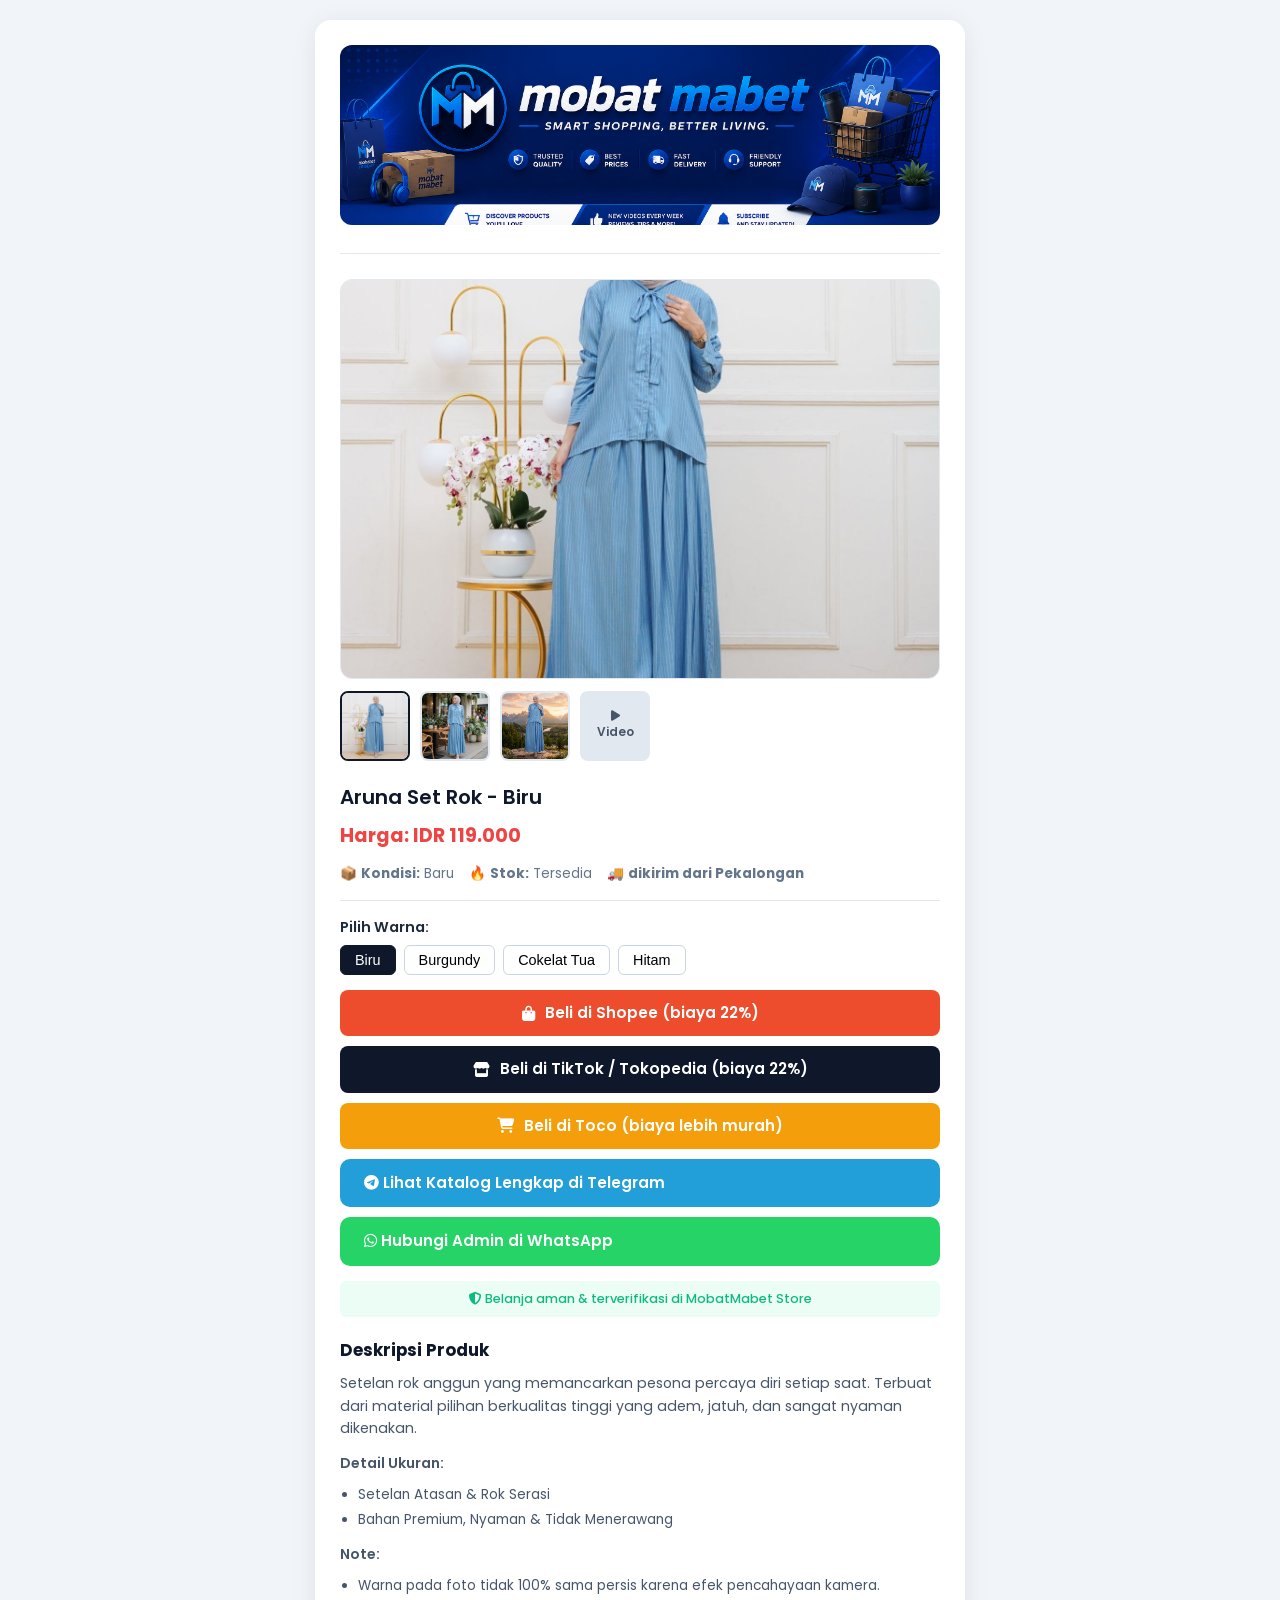
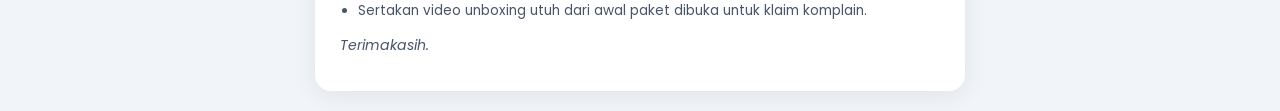
==== aruna-set-rok.html @ 65c37998 "v1.2" ====
<!DOCTYPE html>
<html lang="id">
<head>
    <meta charset="UTF-8">
    <meta name="viewport" content="width=device-width, initial-scale=1.0">
    <title>Aruna Set Rok</title>
    <link rel="icon" type="image/png" href="assets/img/logo-toko/logo-portrait.png">
    <link rel="stylesheet" href="assets/css/style.css">
    <link href="https://fonts.googleapis.com/css2?family=Poppins:wght@300;400;500;600;700&display=swap" rel="stylesheet">
    <link rel="stylesheet" href="https://cdnjs.cloudflare.com/ajax/libs/font-awesome/6.4.0/css/all.min.css">
</head>
<body>

    <div class="product-page-wrapper">
        <header class="store-banner-header">
            <a href="index.html">
                <img src="assets/img/logo-toko/logo-landscape.png" alt="MobatMabet Store Logo" class="banner-img">
            </a>
        </header>

        <div class="product-gallery">
            <div class="main-display">
                <img id="main-img" src="assets/img/aruna-set-rok/aruna-set-rok-biru.jpg" alt="Aruna Set Rok Biru">
                <video id="main-video" controls style="display: none;">
                    <source id="video-source" src="assets/vid/aruna-set-rok/aruna-set-rok-biru.mp4" type="video/mp4">
                    Browser Anda tidak mendukung tag video.
                </video>
            </div>

            <div class="thumbnail-list" id="thumbnails">
                <img src="assets/img/aruna-set-rok/aruna-set-rok-biru.jpg" class="thumb active" onclick="changeMedia('img', 'assets/img/aruna-set-rok/aruna-set-rok-biru.jpg', this)">
                <img src="assets/img/aruna-set-rok/aruna-set-rok-biru2.jpg" class="thumb" onclick="changeMedia('img', 'assets/img/aruna-set-rok/aruna-set-rok-biru2.jpg', this)">
                <img src="assets/img/aruna-set-rok/aruna-set-rok-biru3.jpg" class="thumb" onclick="changeMedia('img', 'assets/img/aruna-set-rok/aruna-set-rok-biru3.jpg', this)">
                <div class="thumb video-thumb" onclick="changeMedia('vid', 'assets/vid/aruna-set-rok/aruna-set-rok-biru.mp4', this)">
                    <i class="fa-solid fa-play"></i> Video
                </div>
            </div>
        </div>

        <div class="product-details">
            <h1 id="product-title">Aruna Set Rok - Biru</h1>
            <div class="price">Harga: IDR 119.000</div>
            
            <div class="meta-info">
                <span>📦 <strong>Kondisi:</strong> Baru</span>
                <span>🔥 <strong>Stok:</strong> Tersedia</span>
                <span>🚚 <strong>dikirim dari Pekalongan</strong></span>
            </div>

            <hr>

            <div class="variant-section">
                <label>Pilih Warna:</label>
                <div class="color-options">
                    <button class="color-btn active" onclick="selectColor('Biru')">Biru</button>
                    <button class="color-btn" onclick="selectColor('Burgundy')">Burgundy</button>
                    <button class="color-btn" onclick="selectColor('Cokelat Tua')">Cokelat Tua</button>
                    <button class="color-btn" onclick="selectColor('Hitam')">Hitam</button>
                </div>
            </div>

            <div class="action-buttons">
                <a href="https://shopee.co.id" target="_blank" class="btn-marketplace btn-shopee">
                    <i class="fa-solid fa-bag-shopping"></i> Beli di Shopee (biaya 22%)
                </a>
                <a href="https://shop-id.tokopedia.com" target="_blank" class="btn-marketplace btn-toktok">
                    <i class="fa-solid fa-store"></i> Beli di TikTok / Tokopedia (biaya 22%)
                </a>
                <!-- Link Toco Aruna -->
                <a href="https://toco.id/listing/aruna-setelan-rok-lengan-panjang-katun-rayon-1788417192291-db5d" target="_blank" class="btn-marketplace btn-toco">
                    <i class="fa-solid fa-cart-shopping"></i> Beli di Toco (biaya lebih murah)
                </a>
                <a href="https://t.me/mb2store" target="_blank" class="btn-marketplace btn-telegram">
                    <i class="fa-brands fa-telegram"></i> Lihat Katalog Lengkap di Telegram
                </a>
                <a id="wa-button" href="https://wa.me/6281262419674?text=Halo%20MobatMabet%20Store,%20saya%20mau%20pesan%20Aruna%20Set%20Rok%20-%20Biru" target="_blank" class="btn-marketplace btn-whatsapp">
                    <i class="fa-brands fa-whatsapp"></i> Hubungi Admin di WhatsApp
                </a>
                <span class="badge-verify">
                    <i class="fa-solid fa-shield-halved"></i> Belanja aman & terverifikasi di MobatMabet Store
                </span>
            </div>

            <div class="description">
                <h3>Deskripsi Produk</h3>
                <p>Setelan rok anggun yang memancarkan pesona percaya diri setiap saat. Terbuat dari material pilihan berkualitas tinggi yang adem, jatuh, dan sangat nyaman dikenakan.</p>
                
                <p class="desc-subtitle">Detail Ukuran:</p>
                <ul>
                    <li>Setelan Atasan & Rok Serasi</li>
                    <li>Bahan Premium, Nyaman & Tidak Menerawang</li>
                </ul>

                <p class="desc-subtitle">Note:</p>
                <ul>
                    <li>Warna pada foto tidak 100% sama persis karena efek pencahayaan kamera.</li>
                    <li>Sertakan video unboxing utuh dari awal paket dibuka untuk klaim komplain.</li>
                </ul>
                <p class="desc-footer">Terimakasih.</p>
            </div>
        </div>
    </div>

    <script>
        const phoneNum = "6281262419674";
        const productData = {
            'Biru': {
                title: 'Aruna Set Rok - Biru',
                images: [
                    'assets/img/aruna-set-rok/aruna-set-rok-biru.jpg', 
                    'assets/img/aruna-set-rok/aruna-set-rok-biru2.jpg', 
                    'assets/img/aruna-set-rok/aruna-set-rok-biru3.jpg'
                ],
                video: 'assets/vid/aruna-set-rok/aruna-set-rok-biru.mp4'
            },
            'Burgundy': {
                title: 'Aruna Set Rok - Burgundy',
                images: [
                    'assets/img/aruna-set-rok/aruna-set-rok-burgundy.jpg', 
                    'assets/img/aruna-set-rok/aruna-set-rok-burgundy2.jpg', 
                    'assets/img/aruna-set-rok/aruna-set-rok-burgundy3.jpg'
                ],
                video: 'assets/vid/aruna-set-rok/aruna-set-rok-biru.mp4'
            },
            'Cokelat Tua': {
                title: 'Aruna Set Rok - Cokelat Tua',
                images: [
                    'assets/img/aruna-set-rok/aruna-set-rok-cokelatTua.jpg', 
                    'assets/img/aruna-set-rok/aruna-set-rok-cokelatTua2.jpg', 
                    'assets/img/aruna-set-rok/aruna-set-rok-cokelatTua3.jpg'
                ],
                video: 'assets/vid/aruna-set-rok/aruna-set-rok-cokelatTua.mp4'
            },
            'Hitam': {
                title: 'Aruna Set Rok - Hitam',
                images: [
                    'assets/img/aruna-set-rok/aruna-set-rok-hitam.jpg', 
                    'assets/img/aruna-set-rok/aruna-set-rok-hitam2.jpg', 
                    'assets/img/aruna-set-rok/aruna-set-rok-hitam3.jpg'
                ],
                video: 'assets/vid/aruna-set-rok/aruna-set-rok-biru.mp4'
            }
        };

        function selectColor(colorName) {
            document.querySelectorAll('.color-btn').forEach(btn => {
                btn.classList.toggle('active', btn.innerText.trim() === colorName);
            });
            const data = productData[colorName];
            document.getElementById('product-title').innerText = data.title;
            const waText = encodeURIComponent(`Halo MobatMabet Store, saya mau pesan ${data.title}`);
            document.getElementById('wa-button').href = `https://wa.me/${phoneNum}?text=${waText}`;

            const thumbsContainer = document.getElementById('thumbnails');
            thumbsContainer.innerHTML = `
                <img src="${data.images[0]}" class="thumb active" onclick="changeMedia('img', '${data.images[0]}', this)">
                <img src="${data.images[1]}" class="thumb" onclick="changeMedia('img', '${data.images[1]}', this)">
                <img src="${data.images[2]}" class="thumb" onclick="changeMedia('img', '${data.images[2]}', this)">
                <div class="thumb video-thumb" onclick="changeMedia('vid', '${data.video}', this)">
                    <i class="fa-solid fa-play"></i> Video
                </div>
            `;
            changeMedia('img', data.images[0], thumbsContainer.children[0]);
        }

        function changeMedia(type, src, element) {
            const mainImg = document.getElementById('main-img');
            const mainVideo = document.getElementById('main-video');
            document.querySelectorAll('.thumb').forEach(t => t.classList.remove('active'));
            if (element) element.classList.add('active');

            if (type === 'img') {
                mainVideo.pause();
                mainVideo.style.display = 'none';
                mainImg.src = src;
                mainImg.style.display = 'block';
            } else if (type === 'vid') {
                mainImg.style.display = 'none';
                mainVideo.src = src;
                mainVideo.load();
                mainVideo.style.display = 'block';
            }
        }
    </script>
</body>
</html>
---- assets/css/style.css ----
/* Reset & Pengaturan Dasar */
* {
    margin: 0;
    padding: 0;
    box-sizing: border-box;
}

body {
    font-family: 'Poppins', sans-serif;
    background-color: #f1f5f9;
    color: #1e293b;
    line-height: 1.6;
    padding: 20px 0;
}

/* Container Umum untuk Landing Page */
.container {
    max-width: 1100px;
    margin: 0 auto;
    padding: 0 20px;
}

/* ================================================= */
/* TAMPILAN HALAMAN PRODUK (PERSIS REFERENSI)         */
/* ================================================= */
.product-page-wrapper {
    max-width: 650px;
    margin: 0 auto;
    background: #ffffff;
    border-radius: 16px;
    box-shadow: 0 4px 25px rgba(0, 0, 0, 0.08);
    padding: 25px;
}

/* Header Banner di Atas Halaman Produk */
.store-banner-header {
    text-align: center;
    margin-bottom: 25px;
    border-bottom: 1px solid #e2e8f0;
    padding-bottom: 20px;
}

.banner-img {
    width: 100%;
    max-height: 180px;
    object-fit: cover;
    border-radius: 12px;
}

/* Bagian Galeri Foto & Video */
.product-gallery {
    margin-bottom: 20px;
}

.main-display {
    width: 100%;
    height: 400px;
    background: #f8fafc;
    border-radius: 12px;
    overflow: hidden;
    margin-bottom: 12px;
    border: 1px solid #e2e8f0;
}

.main-display img, 
.main-display video {
    width: 100%;
    height: 100%;
    object-fit: cover;
}

/* Daftar Thumbnail */
.thumbnail-list {
    display: flex;
    gap: 10px;
    overflow-x: auto;
}

.thumbnail-list img, 
.thumbnail-list .video-thumb {
    width: 70px;
    height: 70px;
    border-radius: 8px;
    object-fit: cover;
    cursor: pointer;
    border: 2px solid transparent;
    transition: all 0.2s ease;
    background: #e2e8f0;
    flex-shrink: 0;
}

.thumbnail-list img.active, 
.thumbnail-list .video-thumb.active {
    border-color: #0f172a;
}

.video-thumb {
    display: flex;
    flex-direction: column;
    align-items: center;
    justify-content: center;
    font-size: 0.75rem;
    font-weight: 600;
    color: #475569;
    background: #e2e8f0;
}

/* Detail Teks Produk */
.product-details h1 {
    font-size: 1.25rem;
    font-weight: 600;
    color: #0f172a;
    margin-bottom: 8px;
}

.price {
    font-size: 1.2rem;
    font-weight: 700;
    color: #ef4444;
    margin-bottom: 12px;
}

.meta-info {
    display: flex;
    gap: 15px;
    font-size: 0.85rem;
    color: #64748b;
    margin-bottom: 15px;
    flex-wrap: wrap;
}

hr {
    border: none;
    border-top: 1px solid #e2e8f0;
    margin: 15px 0;
}

/* Pilihan Varian Warna */
.variant-section {
    margin-bottom: 15px;
}

.variant-section label {
    display: block;
    font-weight: 600;
    margin-bottom: 6px;
    font-size: 0.9rem;
}

.color-options {
    display: flex;
    gap: 8px;
    flex-wrap: wrap;
}

.color-btn {
    padding: 6px 14px;
    border: 1px solid #cbd5e1;
    background: #ffffff;
    border-radius: 6px;
    cursor: pointer;
    font-size: 0.9rem;
    font-weight: 500;
    transition: all 0.2s;
}

.color-btn.active {
    background: #0f172a;
    color: #ffffff;
    border-color: #0f172a;
}

/* Tombol Marketplace & Aksi */
.action-buttons {
    display: flex;
    flex-direction: column;
    gap: 10px;
    margin-bottom: 20px;
}

.btn-marketplace {
    display: flex;
    align-items: center;
    justify-content: center;
    gap: 10px;
    padding: 11px;
    border-radius: 8px;
    font-weight: 600;
    font-size: 0.95rem;
    text-decoration: none;
    color: #ffffff;
    transition: opacity 0.2s;
}

.btn-marketplace:hover {
    opacity: 0.9;
}

.btn-shopee { background-color: #EE4D2D; }
.btn-toktok { background-color: #0f172a; }
.btn-toco { background-color: #f59e0b; color: #ffffff; }
.btn-telegram { background-color: #229ED9; }
.btn-whatsapp { background-color: #25D366; }

.badge-verify {
    display: block;
    text-align: center;
    font-size: 0.8rem;
    color: #10b981;
    background: #ecfdf5;
    padding: 8px;
    border-radius: 6px;
    margin-top: 5px;
    font-weight: 500;
}

/* Deskripsi Produk */
.description h3 {
    font-size: 1.05rem;
    color: #0f172a;
    margin-bottom: 8px;
}

.description p {
    font-size: 0.88rem;
    color: #475569;
    margin-bottom: 10px;
}

.desc-subtitle {
    font-weight: 600;
    color: #1e293b;
    margin-top: 12px;
    margin-bottom: 4px;
}

.description ul {
    padding-left: 18px;
    font-size: 0.85rem;
    color: #475569;
    margin-bottom: 10px;
}

.description li {
    margin-bottom: 3px;
}

.desc-footer {
    font-style: italic;
    color: #64748b;
    margin-top: 12px;
}

/* ================================================= */
/* STYLING LANDING PAGE (INDEX.HTML)                 */
/* ================================================= */
.hero-landing {
    text-align: center;
    padding: 60px 20px 40px;
}

.logo-container {
    margin-bottom: 24px;
}

.brand-logo {
    max-width: 250px;
    height: auto;
    object-fit: contain;
}

.badge {
    background-color: #e2e8f0;
    color: #475569;
    font-size: 0.85rem;
    font-weight: 600;
    padding: 6px 14px;
    border-radius: 50px;
    display: inline-block;
    margin-bottom: 16px;
}

.hero-landing h1 {
    font-size: 2.3rem;
    font-weight: 700;
    color: #0f172a;
    margin-bottom: 12px;
}

.vision-text {
    font-size: 1.05rem;
    color: #64748b;
    max-width: 700px;
    margin: 0 auto;
    line-height: 1.7;
}

.product-selection {
    text-align: center;
    padding: 40px 0;
}

.product-selection h2 {
    font-size: 1.8rem;
    color: #0f172a;
    margin-bottom: 8px;
}

.section-subtitle {
    color: #64748b;
    margin-bottom: 30px;
}

.product-buttons-grid {
    display: grid;
    grid-template-columns: repeat(auto-fit, minmax(280px, 1fr));
    gap: 25px;
    margin-bottom: 50px;
}

.product-link-card {
    background: #ffffff;
    border-radius: 16px;
    padding: 16px;
    text-decoration: none;
    color: #0f172a;
    font-weight: 600;
    box-shadow: 0 4px 15px rgba(0, 0, 0, 0.03);
    transition: transform 0.3s ease;
    display: flex;
    flex-direction: column;
    align-items: center;
}

.product-link-card:hover {
    transform: translateY(-5px);
}

.card-img-thumb {
    width: 100%;
    height: 260px;
    border-radius: 12px;
    overflow: hidden;
    margin-bottom: 16px;
    background-color: #f1f5f9;
}

.card-img-thumb img {
    width: 100%;
    height: 100%;
    object-fit: cover;
}

.contact-section {
    background: #ffffff;
    border-radius: 16px;
    padding: 40px 30px;
    text-align: center;
    margin-bottom: 60px;
    box-shadow: 0 4px 20px rgba(0, 0, 0, 0.03);
}

.contact-buttons {
    display: flex;
    justify-content: center;
    gap: 16px;
    flex-wrap: wrap;
    margin-top: 20px;
}

.btn-telegram, .btn-whatsapp {
    color: #ffffff;
    font-weight: 600;
    text-decoration: none;
    padding: 12px 24px;
    border-radius: 10px;
    display: inline-block;
}

.btn-telegram { background-color: #229ED9; }
.btn-whatsapp { background-color: #25D366; }

footer {
    text-align: center;
    padding: 30px 0;
    color: #94a3b8;
    font-size: 0.9rem;
    border-top: 1px solid #e2e8f0;
}
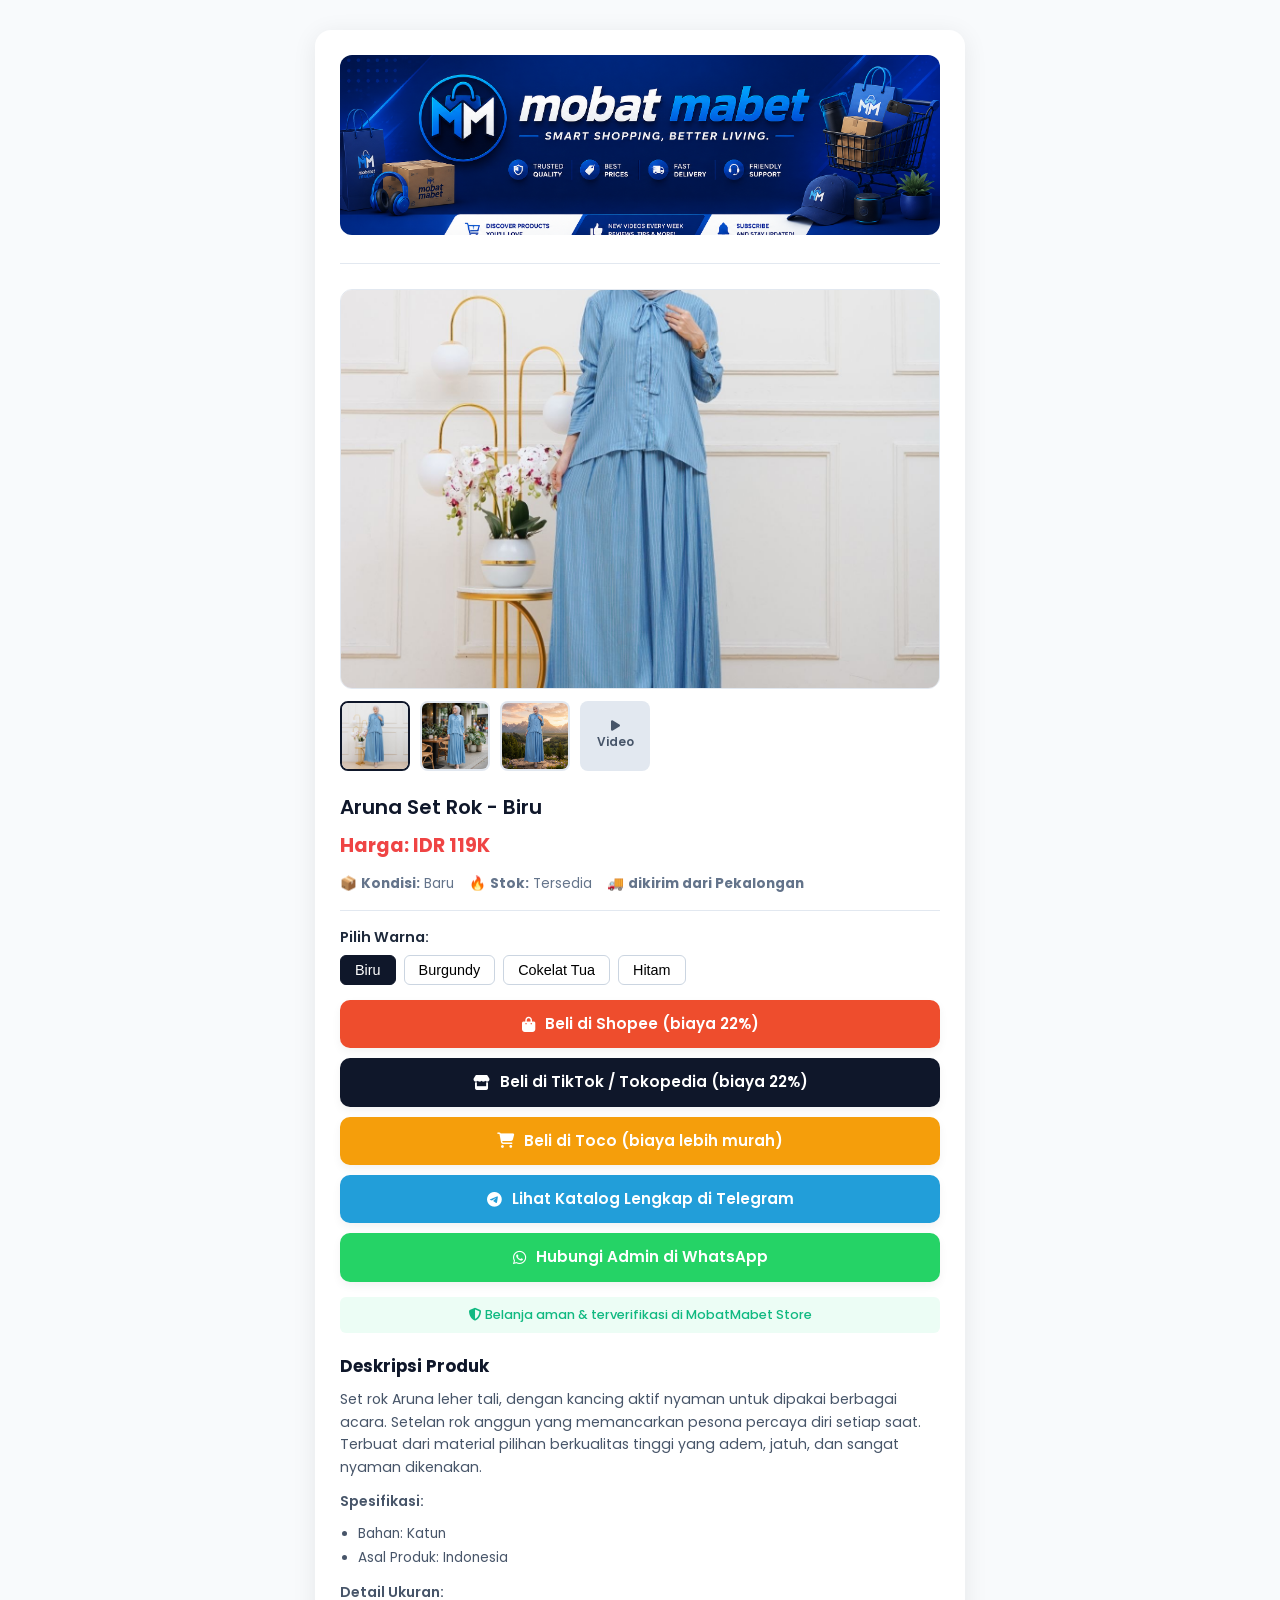
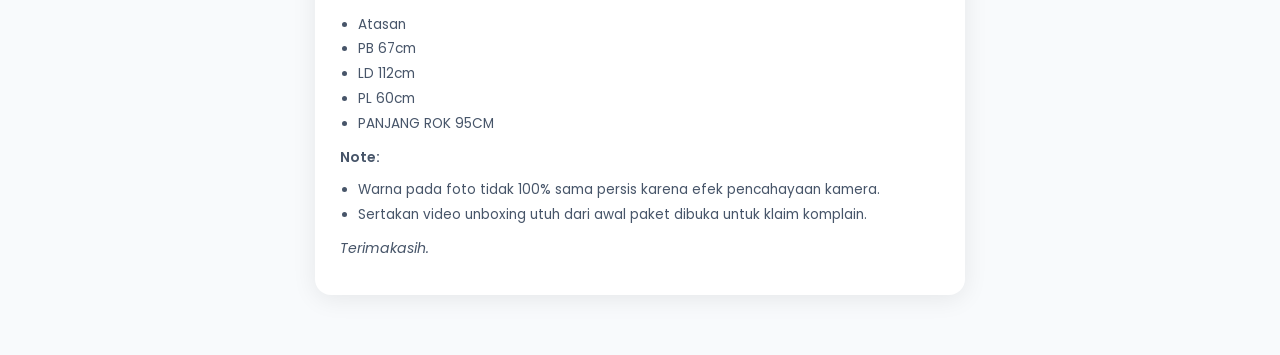
==== commit 199b3364: "v2.1" ====
--- a/aruna-set-rok.html
+++ b/aruna-set-rok.html
@@ -39,7 +39,7 @@
 
         <div class="product-details">
             <h1 id="product-title">Aruna Set Rok - Biru</h1>
-            <div class="price">Harga: IDR 119.000</div>
+            <div class="price">Harga: IDR 119K</div>
             
             <div class="meta-info">
                 <span>📦 <strong>Kondisi:</strong> Baru</span>
@@ -60,17 +60,17 @@
             </div>
 
             <div class="action-buttons">
-                <a href="https://shopee.co.id" target="_blank" class="btn-marketplace btn-shopee">
+                <a href="shopee.co.id/Aruna-setelan-rok-legan-panjang-katun-rayon-i.131196354.42184126177" target="_blank" class="btn-marketplace btn-shopee">
                     <i class="fa-solid fa-bag-shopping"></i> Beli di Shopee (biaya 22%)
                 </a>
-                <a href="https://shop-id.tokopedia.com" target="_blank" class="btn-marketplace btn-toktok">
+                <a href="shop-id.tokopedia.com/view/product/1737334719763940821" target="_blank" class="btn-marketplace btn-toktok">
                     <i class="fa-solid fa-store"></i> Beli di TikTok / Tokopedia (biaya 22%)
                 </a>
                 <!-- Link Toco Aruna -->
-                <a href="https://toco.id/listing/aruna-setelan-rok-lengan-panjang-katun-rayon-1788417192291-db5d" target="_blank" class="btn-marketplace btn-toco">
+                <a href="toco.id/listing/aruna-setelan-rok-lengan-panjang-katun-rayon-1788417192291-db5d" target="_blank" class="btn-marketplace btn-toco">
                     <i class="fa-solid fa-cart-shopping"></i> Beli di Toco (biaya lebih murah)
                 </a>
-                <a href="https://t.me/mb2store" target="_blank" class="btn-marketplace btn-telegram">
+                <a href="t.me/mb2store" target="_blank" class="btn-marketplace btn-telegram">
                     <i class="fa-brands fa-telegram"></i> Lihat Katalog Lengkap di Telegram
                 </a>
                 <a id="wa-button" href="https://wa.me/6281262419674?text=Halo%20MobatMabet%20Store,%20saya%20mau%20pesan%20Aruna%20Set%20Rok%20-%20Biru" target="_blank" class="btn-marketplace btn-whatsapp">
@@ -83,12 +83,20 @@
 
             <div class="description">
                 <h3>Deskripsi Produk</h3>
-                <p>Setelan rok anggun yang memancarkan pesona percaya diri setiap saat. Terbuat dari material pilihan berkualitas tinggi yang adem, jatuh, dan sangat nyaman dikenakan.</p>
+                <p>Set rok Aruna leher tali, dengan kancing aktif nyaman untuk dipakai berbagai acara. Setelan rok anggun yang memancarkan pesona percaya diri setiap saat. Terbuat dari material pilihan berkualitas tinggi yang adem, jatuh, dan sangat nyaman dikenakan.</p>
                 
+                <p class="desc-subtitle">Spesifikasi: </p>
+                <ul>
+                    <li>Bahan: Katun</li>
+                    <li>Asal Produk: Indonesia</li>
+                </ul>
                 <p class="desc-subtitle">Detail Ukuran:</p>
                 <ul>
-                    <li>Setelan Atasan & Rok Serasi</li>
-                    <li>Bahan Premium, Nyaman & Tidak Menerawang</li>
+                    <li>Atasan</li>
+                    <li>PB 67cm</li>
+                    <li>LD 112cm </li>
+                    <li>PL 60cm</li>
+                    <li>PANJANG ROK 95CM</li>
                 </ul>
 
                 <p class="desc-subtitle">Note:</p>
--- a/assets/css/style.css
+++ b/assets/css/style.css
@@ -7,13 +7,13 @@
 
 body {
     font-family: 'Poppins', sans-serif;
-    background-color: #f1f5f9;
+    background-color: #f8fafc;
     color: #1e293b;
     line-height: 1.6;
-    padding: 20px 0;
-}
-
-/* Container Umum untuk Landing Page */
+    padding-bottom: 30px;
+}
+
+/* Container Umum */
 .container {
     max-width: 1100px;
     margin: 0 auto;
@@ -21,18 +21,206 @@
 }
 
 /* ================================================= */
-/* TAMPILAN HALAMAN PRODUK (PERSIS REFERENSI)         */
+/* 1. STYLING LANDING PAGE (INDEX.HTML)              */
+/* ================================================= */
+.hero-landing {
+    text-align: center;
+    padding: 40px 20px 20px;
+}
+
+/* Logo Landscape Responsif Penuh */
+.logo-container-full {
+    width: 100%;
+    max-width: 900px;
+    margin: 0 auto 25px auto;
+    padding: 0 15px;
+}
+
+.brand-logo-full {
+    width: 100%;
+    height: auto;
+    max-height: 320px;
+    object-fit: contain;
+    display: block;
+    margin: 0 auto;
+    border-radius: 12px;
+}
+
+.vision-text {
+    font-size: 1.05rem;
+    color: #64748b;
+    max-width: 700px;
+    margin: 15px auto 0 auto;
+    line-height: 1.7;
+}
+
+.product-selection {
+    text-align: center;
+    padding: 30px 0 20px;
+}
+
+.product-selection h2 {
+    font-size: 1.8rem;
+    color: #0f172a;
+    margin-bottom: 8px;
+}
+
+.section-subtitle {
+    color: #64748b;
+    margin-bottom: 30px;
+}
+
+.product-buttons-grid {
+    display: grid;
+    grid-template-columns: repeat(auto-fit, minmax(260px, 1fr));
+    gap: 25px;
+    margin-bottom: 25px;
+}
+
+/* Kartu Produk dengan Animasi Modern */
+.product-link-card {
+    background: #ffffff;
+    border-radius: 16px;
+    padding: 16px;
+    text-decoration: none;
+    color: #0f172a;
+    font-weight: 600;
+    box-shadow: 0 4px 15px rgba(0, 0, 0, 0.03);
+    transition: all 0.35s cubic-bezier(0.4, 0, 0.2, 1);
+    display: flex;
+    flex-direction: column;
+    align-items: center;
+}
+
+.product-link-card:hover {
+    transform: translateY(-8px);
+    box-shadow: 0 15px 30px rgba(0, 0, 0, 0.08);
+}
+
+.card-img-thumb {
+    width: 100%;
+    height: 260px;
+    border-radius: 12px;
+    overflow: hidden;
+    margin-bottom: 16px;
+    background-color: #f1f5f9;
+}
+
+.card-img-thumb img {
+    width: 100%;
+    height: 100%;
+    object-fit: cover;
+    transition: transform 0.5s cubic-bezier(0.4, 0, 0.2, 1);
+}
+
+.product-link-card:hover .card-img-thumb img {
+    transform: scale(1.08);
+}
+
+/* Badge Lokasi di Bawah Katalog Produk */
+.location-badge-wrapper {
+    margin-top: 15px;
+    margin-bottom: 40px;
+}
+
+.badge {
+    background-color: #e2e8f0;
+    color: #334155;
+    font-size: 0.9rem;
+    font-weight: 600;
+    padding: 10px 22px;
+    border-radius: 50px;
+    display: inline-block;
+    box-shadow: 0 2px 8px rgba(0,0,0,0.03);
+}
+
+/* Section Kontak (Telegram & WhatsApp) yang Dirapikan */
+.contact-section {
+    background: #ffffff;
+    border-radius: 20px;
+    padding: 40px 30px;
+    text-align: center;
+    margin: 20px auto 40px auto;
+    max-width: 800px;
+    box-shadow: 0 10px 30px rgba(0, 0, 0, 0.04);
+    border: 1px solid #f1f5f9;
+}
+
+.contact-section h2 {
+    font-size: 1.6rem;
+    color: #0f172a;
+    margin-bottom: 10px;
+}
+
+.contact-section p {
+    color: #64748b;
+    margin-bottom: 25px;
+    font-size: 0.95rem;
+}
+
+.contact-buttons {
+    display: flex;
+    justify-content: center;
+    gap: 16px;
+    flex-wrap: wrap;
+}
+
+/* Animasi Modern untuk Tombol Telegram & WhatsApp */
+.btn-telegram, .btn-whatsapp {
+    font-weight: 600;
+    text-decoration: none;
+    padding: 14px 24px;
+    border-radius: 12px;
+    display: inline-flex;
+    align-items: center;
+    gap: 10px;
+    color: #ffffff;
+    box-shadow: 0 4px 12px rgba(0, 0, 0, 0.1);
+    transition: all 0.3s cubic-bezier(0.4, 0, 0.2, 1);
+}
+
+.btn-telegram { 
+    background-color: #229ED9; 
+}
+
+.btn-telegram:hover { 
+    background-color: #1b8ac1; 
+    transform: translateY(-4px) scale(1.02);
+    box-shadow: 0 8px 20px rgba(34, 158, 217, 0.3);
+}
+
+.btn-whatsapp { 
+    background-color: #25D366; 
+}
+
+.btn-whatsapp:hover { 
+    background-color: #20ba5a; 
+    transform: translateY(-4px) scale(1.02);
+    box-shadow: 0 8px 20px rgba(37, 211, 102, 0.3);
+}
+
+/* Footer */
+footer {
+    text-align: center;
+    padding: 20px 0;
+    color: #94a3b8;
+    font-size: 0.9rem;
+    border-top: 1px solid #e2e8f0;
+}
+
+
+/* ================================================= */
+/* 2. KHUSUS HALAMAN PRODUK (PRODUCT DETAIL LAYOUT)  */
 /* ================================================= */
 .product-page-wrapper {
     max-width: 650px;
-    margin: 0 auto;
+    margin: 30px auto;
     background: #ffffff;
     border-radius: 16px;
     box-shadow: 0 4px 25px rgba(0, 0, 0, 0.08);
     padding: 25px;
 }
 
-/* Header Banner di Atas Halaman Produk */
 .store-banner-header {
     text-align: center;
     margin-bottom: 25px;
@@ -47,7 +235,6 @@
     border-radius: 12px;
 }
 
-/* Bagian Galeri Foto & Video */
 .product-gallery {
     margin-bottom: 20px;
 }
@@ -69,7 +256,6 @@
     object-fit: cover;
 }
 
-/* Daftar Thumbnail */
 .thumbnail-list {
     display: flex;
     gap: 10px;
@@ -105,7 +291,6 @@
     background: #e2e8f0;
 }
 
-/* Detail Teks Produk */
 .product-details h1 {
     font-size: 1.25rem;
     font-weight: 600;
@@ -135,7 +320,6 @@
     margin: 15px 0;
 }
 
-/* Pilihan Varian Warna */
 .variant-section {
     margin-bottom: 15px;
 }
@@ -170,7 +354,6 @@
     border-color: #0f172a;
 }
 
-/* Tombol Marketplace & Aksi */
 .action-buttons {
     display: flex;
     flex-direction: column;
@@ -178,22 +361,25 @@
     margin-bottom: 20px;
 }
 
+/* Animasi Tombol Marketplace */
 .btn-marketplace {
     display: flex;
     align-items: center;
     justify-content: center;
     gap: 10px;
-    padding: 11px;
-    border-radius: 8px;
+    padding: 12px;
+    border-radius: 10px;
     font-weight: 600;
     font-size: 0.95rem;
     text-decoration: none;
     color: #ffffff;
-    transition: opacity 0.2s;
+    box-shadow: 0 4px 10px rgba(0,0,0,0.05);
+    transition: all 0.3s cubic-bezier(0.4, 0, 0.2, 1);
 }
 
 .btn-marketplace:hover {
-    opacity: 0.9;
+    transform: translateY(-3px);
+    box-shadow: 0 8px 18px rgba(0,0,0,0.12);
 }
 
 .btn-shopee { background-color: #EE4D2D; }
@@ -214,7 +400,6 @@
     font-weight: 500;
 }
 
-/* Deskripsi Produk */
 .description h3 {
     font-size: 1.05rem;
     color: #0f172a;
@@ -251,139 +436,10 @@
     margin-top: 12px;
 }
 
-/* ================================================= */
-/* STYLING LANDING PAGE (INDEX.HTML)                 */
-/* ================================================= */
-.hero-landing {
-    text-align: center;
-    padding: 60px 20px 40px;
-}
-
-.logo-container {
-    margin-bottom: 24px;
-}
-
-.brand-logo {
-    max-width: 250px;
-    height: auto;
-    object-fit: contain;
-}
-
-.badge {
-    background-color: #e2e8f0;
-    color: #475569;
-    font-size: 0.85rem;
-    font-weight: 600;
-    padding: 6px 14px;
-    border-radius: 50px;
-    display: inline-block;
-    margin-bottom: 16px;
-}
-
-.hero-landing h1 {
-    font-size: 2.3rem;
-    font-weight: 700;
-    color: #0f172a;
-    margin-bottom: 12px;
-}
-
-.vision-text {
-    font-size: 1.05rem;
-    color: #64748b;
-    max-width: 700px;
-    margin: 0 auto;
-    line-height: 1.7;
-}
-
-.product-selection {
-    text-align: center;
-    padding: 40px 0;
-}
-
-.product-selection h2 {
-    font-size: 1.8rem;
-    color: #0f172a;
-    margin-bottom: 8px;
-}
-
-.section-subtitle {
-    color: #64748b;
-    margin-bottom: 30px;
-}
-
-.product-buttons-grid {
-    display: grid;
-    grid-template-columns: repeat(auto-fit, minmax(280px, 1fr));
-    gap: 25px;
-    margin-bottom: 50px;
-}
-
-.product-link-card {
-    background: #ffffff;
-    border-radius: 16px;
-    padding: 16px;
-    text-decoration: none;
-    color: #0f172a;
-    font-weight: 600;
-    box-shadow: 0 4px 15px rgba(0, 0, 0, 0.03);
-    transition: transform 0.3s ease;
-    display: flex;
-    flex-direction: column;
-    align-items: center;
-}
-
-.product-link-card:hover {
-    transform: translateY(-5px);
-}
-
-.card-img-thumb {
-    width: 100%;
-    height: 260px;
-    border-radius: 12px;
-    overflow: hidden;
-    margin-bottom: 16px;
-    background-color: #f1f5f9;
-}
-
-.card-img-thumb img {
-    width: 100%;
-    height: 100%;
-    object-fit: cover;
-}
-
-.contact-section {
-    background: #ffffff;
-    border-radius: 16px;
-    padding: 40px 30px;
-    text-align: center;
-    margin-bottom: 60px;
-    box-shadow: 0 4px 20px rgba(0, 0, 0, 0.03);
-}
-
-.contact-buttons {
-    display: flex;
-    justify-content: center;
-    gap: 16px;
-    flex-wrap: wrap;
-    margin-top: 20px;
-}
-
-.btn-telegram, .btn-whatsapp {
-    color: #ffffff;
-    font-weight: 600;
-    text-decoration: none;
-    padding: 12px 24px;
-    border-radius: 10px;
-    display: inline-block;
-}
-
-.btn-telegram { background-color: #229ED9; }
-.btn-whatsapp { background-color: #25D366; }
-
-footer {
-    text-align: center;
-    padding: 30px 0;
-    color: #94a3b8;
-    font-size: 0.9rem;
-    border-top: 1px solid #e2e8f0;
+/* Responsif untuk Layar HP */
+@media (max-width: 768px) {
+    .product-page-wrapper {
+        margin: 15px;
+        padding: 15px;
+    }
 }
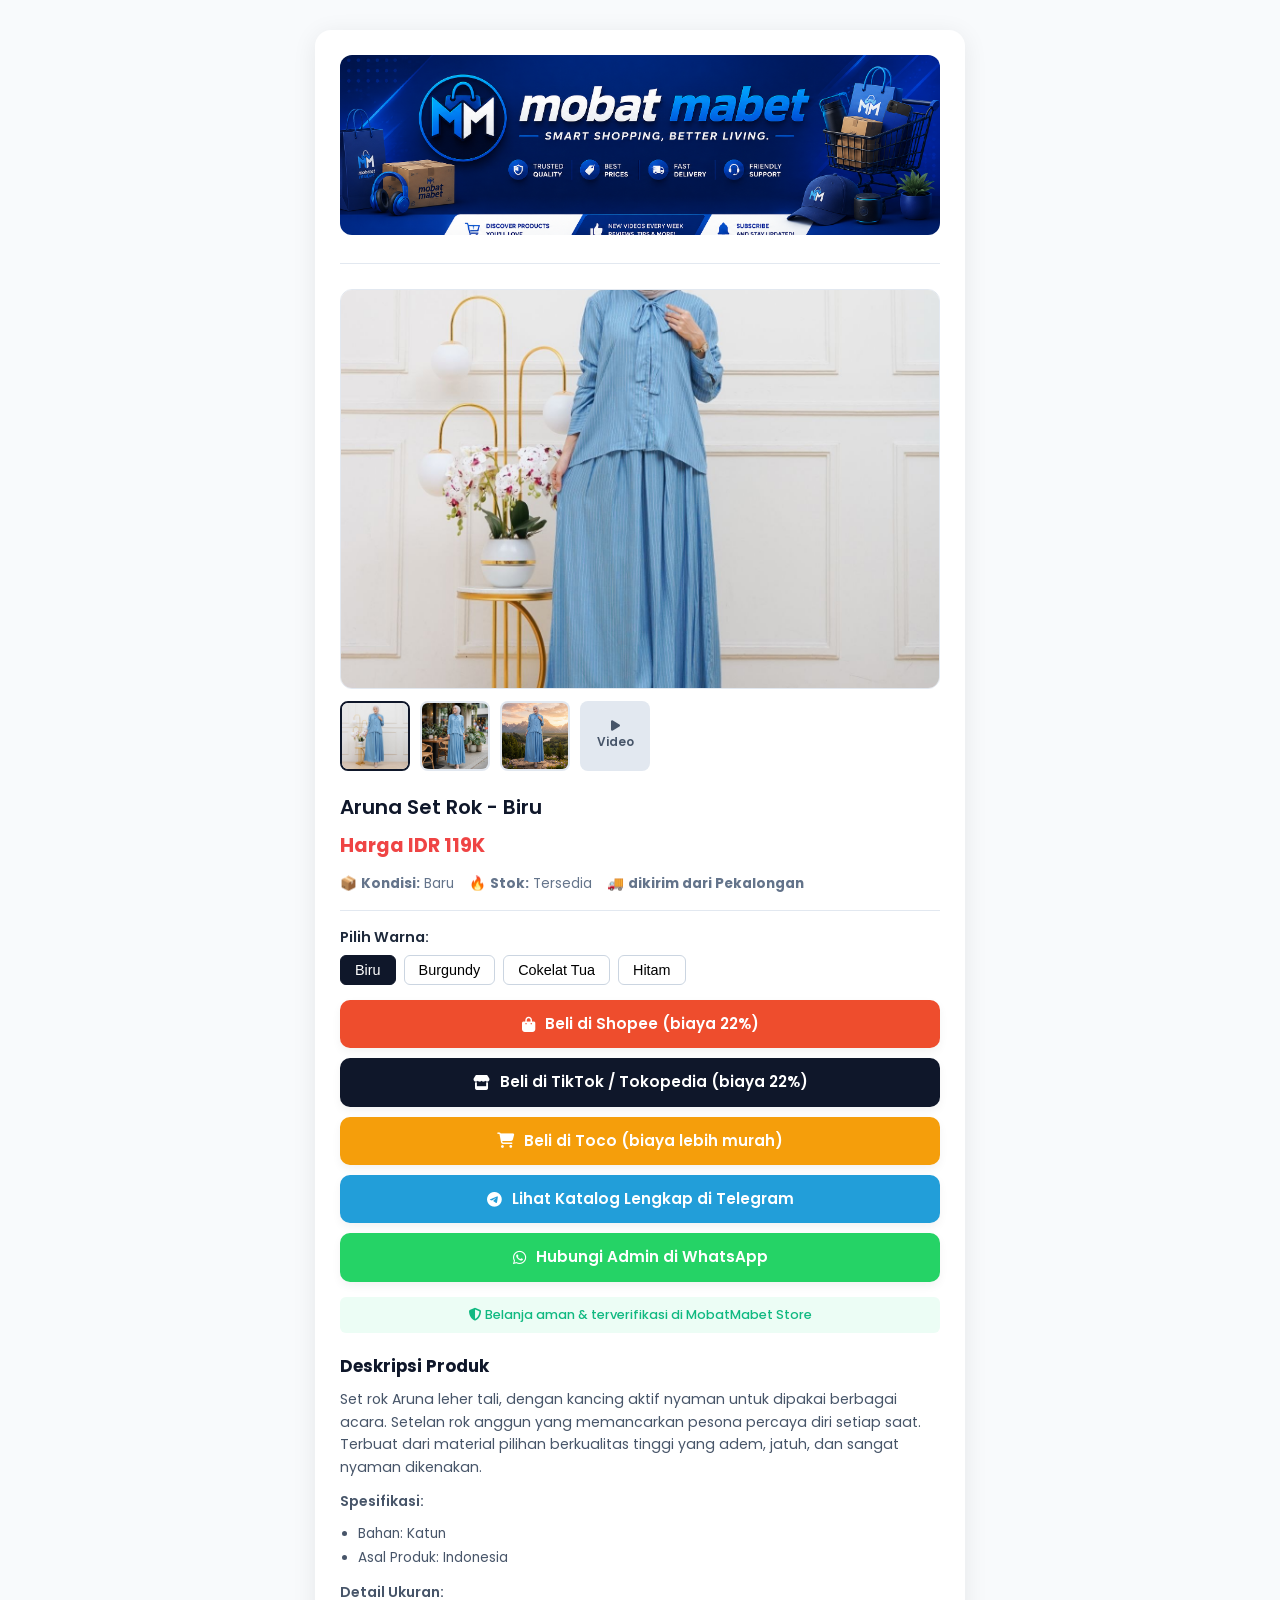
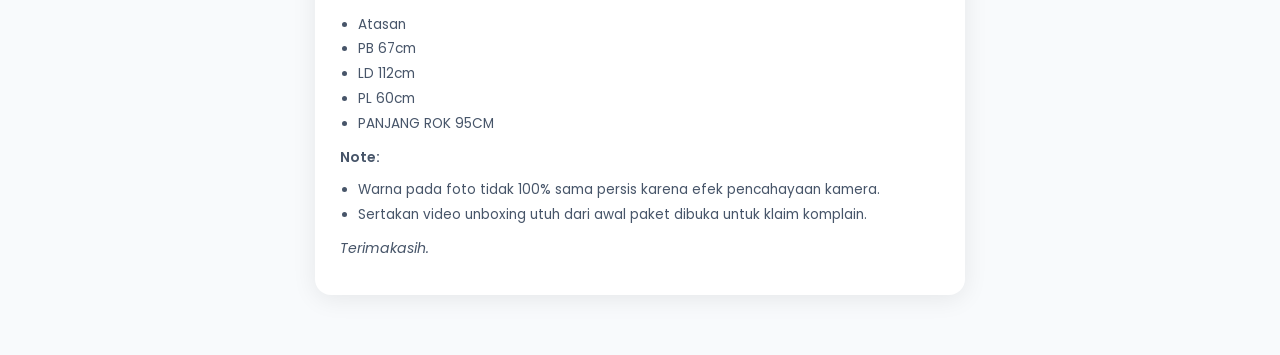
==== commit 0165240a: "v2.2" ====
--- a/aruna-set-rok.html
+++ b/aruna-set-rok.html
@@ -39,7 +39,7 @@
 
         <div class="product-details">
             <h1 id="product-title">Aruna Set Rok - Biru</h1>
-            <div class="price">Harga: IDR 119K</div>
+            <div class="price">Harga IDR 119K</div>
             
             <div class="meta-info">
                 <span>📦 <strong>Kondisi:</strong> Baru</span>
@@ -60,17 +60,17 @@
             </div>
 
             <div class="action-buttons">
-                <a href="shopee.co.id/Aruna-setelan-rok-legan-panjang-katun-rayon-i.131196354.42184126177" target="_blank" class="btn-marketplace btn-shopee">
+                <a href="https://shopee.co.id/Aruna-setelan-rok-legan-panjang-katun-rayon-i.131196354.42184126177" target="_blank" class="btn-marketplace btn-shopee">
                     <i class="fa-solid fa-bag-shopping"></i> Beli di Shopee (biaya 22%)
                 </a>
-                <a href="shop-id.tokopedia.com/view/product/1737334719763940821" target="_blank" class="btn-marketplace btn-toktok">
+                <a href="https://shop-id.tokopedia.com/view/product/1737334719763940821" target="_blank" class="btn-marketplace btn-toktok">
                     <i class="fa-solid fa-store"></i> Beli di TikTok / Tokopedia (biaya 22%)
                 </a>
                 <!-- Link Toco Aruna -->
-                <a href="toco.id/listing/aruna-setelan-rok-lengan-panjang-katun-rayon-1788417192291-db5d" target="_blank" class="btn-marketplace btn-toco">
+                <a href="https://toco.id/listing/aruna-setelan-rok-lengan-panjang-katun-rayon-1788417192291-db5d" target="_blank" class="btn-marketplace btn-toco">
                     <i class="fa-solid fa-cart-shopping"></i> Beli di Toco (biaya lebih murah)
                 </a>
-                <a href="t.me/mb2store" target="_blank" class="btn-marketplace btn-telegram">
+                <a href="https://t.me/mb2store" target="_blank" class="btn-marketplace btn-telegram">
                     <i class="fa-brands fa-telegram"></i> Lihat Katalog Lengkap di Telegram
                 </a>
                 <a id="wa-button" href="https://wa.me/6281262419674?text=Halo%20MobatMabet%20Store,%20saya%20mau%20pesan%20Aruna%20Set%20Rok%20-%20Biru" target="_blank" class="btn-marketplace btn-whatsapp">
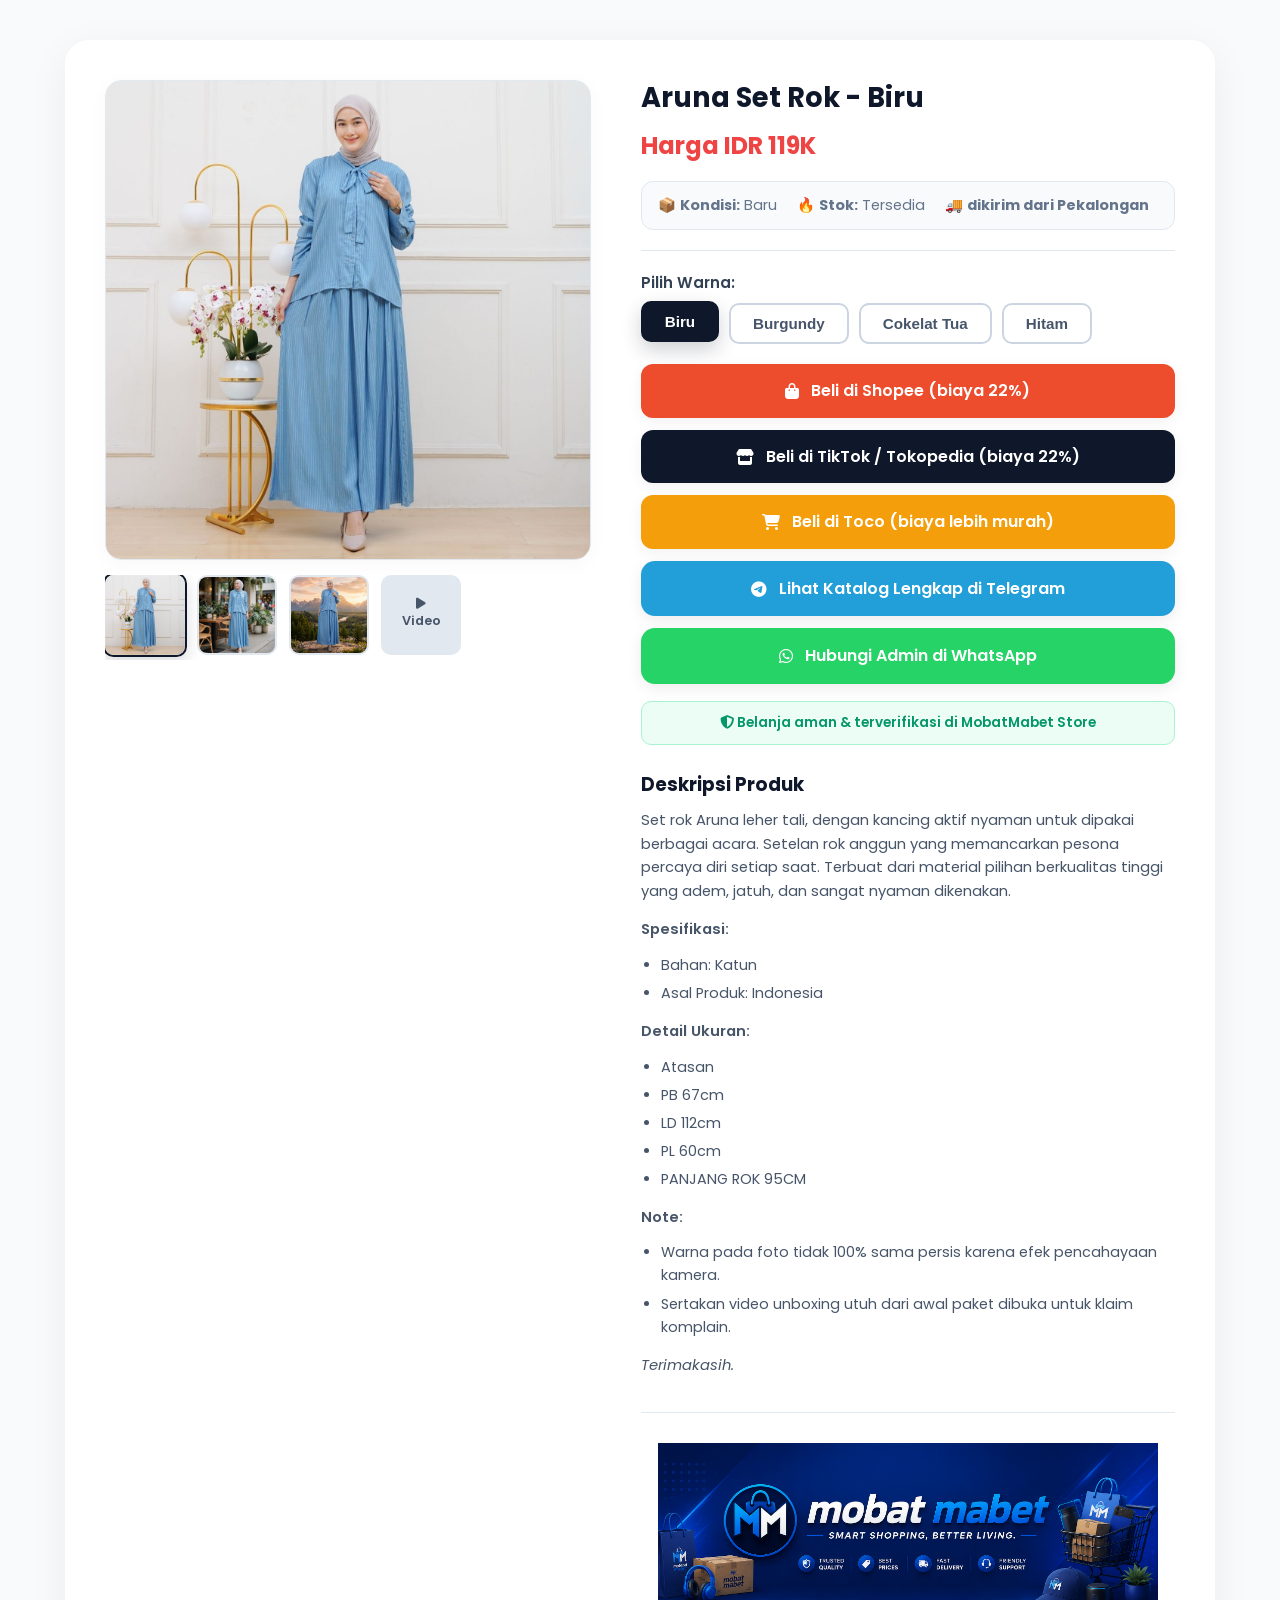
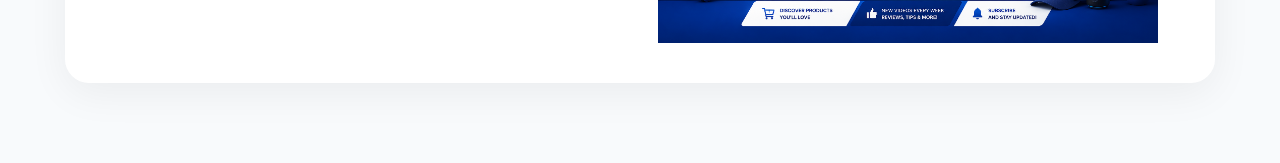
==== commit 006550b0: "v2.7.1" ====
--- a/aruna-set-rok.html
+++ b/aruna-set-rok.html
@@ -12,12 +12,7 @@
 <body>
 
     <div class="product-page-wrapper">
-        <header class="store-banner-header">
-            <a href="index.html">
-                <img src="assets/img/logo-toko/logo-landscape.png" alt="MobatMabet Store Logo" class="banner-img">
-            </a>
-        </header>
-
+        <!-- Galeri Foto & Video (Kiri) -->
         <div class="product-gallery">
             <div class="main-display">
                 <img id="main-img" src="assets/img/aruna-set-rok/aruna-set-rok-biru.jpg" alt="Aruna Set Rok Biru">
@@ -37,6 +32,7 @@
             </div>
         </div>
 
+        <!-- Detail Produk & Informasi (Kanan) -->
         <div class="product-details">
             <h1 id="product-title">Aruna Set Rok - Biru</h1>
             <div class="price">Harga IDR 119K</div>
@@ -66,7 +62,6 @@
                 <a href="https://shop-id.tokopedia.com/view/product/1737334719763940821" target="_blank" class="btn-marketplace btn-toktok">
                     <i class="fa-solid fa-store"></i> Beli di TikTok / Tokopedia (biaya 22%)
                 </a>
-                <!-- Link Toco Aruna -->
                 <a href="https://toco.id/listing/aruna-setelan-rok-lengan-panjang-katun-rayon-1788417192291-db5d" target="_blank" class="btn-marketplace btn-toco">
                     <i class="fa-solid fa-cart-shopping"></i> Beli di Toco (biaya lebih murah)
                 </a>
@@ -105,10 +100,18 @@
                     <li>Sertakan video unboxing utuh dari awal paket dibuka untuk klaim komplain.</li>
                 </ul>
                 <p class="desc-footer">Terimakasih.</p>
+
+                <!-- LOGO LANDSCAPE DI BAWAH (Penutup Halaman) -->
+                <div class="store-banner-footer" style="margin-top: 35px; text-align: center; border-top: 1px solid #e2e8f0; padding-top: 30px;">
+                    <a href="index.html">
+                        <img src="assets/img/logo-toko/logo-landscape.png" alt="MobatMabet Store Logo" style="width: 100%; max-width: 500px; height: auto; object-fit: contain; display: block; margin: 0 auto; transition: transform 0.3s ease;">
+                    </a>
+                </div>
             </div>
         </div>
     </div>
 
+    <!-- Script JavaScript Interaktif -->
     <script>
         const phoneNum = "6281262419674";
         const productData = {
@@ -174,7 +177,7 @@
         function changeMedia(type, src, element) {
             const mainImg = document.getElementById('main-img');
             const mainVideo = document.getElementById('main-video');
-            document.querySelectorAll('.thumb').forEach(t => t.classList.remove('active'));
+            document.querySelectorAll('.thumb, .video-thumb').forEach(t => t.classList.remove('active'));
             if (element) element.classList.add('active');
 
             if (type === 'img') {
--- a/assets/css/style.css
+++ b/assets/css/style.css
@@ -10,7 +10,8 @@
     background-color: #f8fafc;
     color: #1e293b;
     line-height: 1.6;
-    padding-bottom: 30px;
+    padding-bottom: 40px;
+    overflow-x: hidden;
 }
 
 /* Container Umum */
@@ -21,263 +22,110 @@
 }
 
 /* ================================================= */
-/* 1. STYLING LANDING PAGE (INDEX.HTML)              */
+/* TAMPILAN HALAMAN DETAIL PRODUK (DESKTOP & MOBILE) */
 /* ================================================= */
-.hero-landing {
-    text-align: center;
-    padding: 40px 20px 20px;
-}
-
-/* Logo Landscape Responsif Penuh */
-.logo-container-full {
-    width: 100%;
-    max-width: 900px;
-    margin: 0 auto 25px auto;
-    padding: 0 15px;
-}
-
-.brand-logo-full {
-    width: 100%;
+.product-page-wrapper {
+    max-width: 1150px;
+    margin: 40px auto;
+    background: #ffffff;
+    border-radius: 24px;
+    box-shadow: 0 10px 40px rgba(0, 0, 0, 0.06);
+    padding: 40px;
+    display: grid;
+    grid-template-columns: 1fr 1.1fr; /* 2 Kolom modern seimbang di desktop */
+    gap: 50px;
+    align-items: start;
+    animation: fadeIn 0.6s cubic-bezier(0.16, 1, 0.3, 1) forwards;
+}
+
+@keyframes fadeIn {
+    from { opacity: 0; transform: translateY(15px); }
+    to { opacity: 1; transform: translateY(0); }
+}
+
+/* Header Banner Toko di Halaman Produk */
+.store-banner-header {
+    grid-column: 1 / -1;
+    text-align: center;
+    margin-bottom: 10px;
+    border-bottom: 1px solid #e2e8f0;
+    padding-bottom: 20px;
+}
+
+.banner-img {
+    width: 100%;
+    max-width: 900px; /* Diperbesar agar lebarnya pas mengisi layar */
     height: auto;
-    max-height: 320px;
+    max-height: 250px; /* Tinggi diperbesar agar logonya nampak besar & jelas */
     object-fit: contain;
     display: block;
     margin: 0 auto;
-    border-radius: 12px;
-}
-
-.vision-text {
-    font-size: 1.05rem;
-    color: #64748b;
-    max-width: 700px;
-    margin: 15px auto 0 auto;
-    line-height: 1.7;
-}
-
-.product-selection {
-    text-align: center;
-    padding: 30px 0 20px;
-}
-
-.product-selection h2 {
-    font-size: 1.8rem;
-    color: #0f172a;
-    margin-bottom: 8px;
-}
-
-.section-subtitle {
-    color: #64748b;
-    margin-bottom: 30px;
-}
-
-.product-buttons-grid {
-    display: grid;
-    grid-template-columns: repeat(auto-fit, minmax(260px, 1fr));
-    gap: 25px;
-    margin-bottom: 25px;
-}
-
-/* Kartu Produk dengan Animasi Modern */
-.product-link-card {
-    background: #ffffff;
+    transition: transform 0.3s ease;
+}
+
+/* Kolom Kiri: Galeri Foto & Video */
+.product-gallery {
+    display: flex;
+    flex-direction: column;
+    gap: 15px;
+    position: sticky;
+    top: 30px;
+}
+
+.main-display {
+    width: 100%;
+    height: 480px;
+    background: #f8fafc;
     border-radius: 16px;
-    padding: 16px;
-    text-decoration: none;
-    color: #0f172a;
-    font-weight: 600;
-    box-shadow: 0 4px 15px rgba(0, 0, 0, 0.03);
-    transition: all 0.35s cubic-bezier(0.4, 0, 0.2, 1);
-    display: flex;
-    flex-direction: column;
-    align-items: center;
-}
-
-.product-link-card:hover {
-    transform: translateY(-8px);
-    box-shadow: 0 15px 30px rgba(0, 0, 0, 0.08);
-}
-
-.card-img-thumb {
-    width: 100%;
-    height: 260px;
-    border-radius: 12px;
     overflow: hidden;
-    margin-bottom: 16px;
-    background-color: #f1f5f9;
-}
-
-.card-img-thumb img {
+    border: 1px solid #e2e8f0;
+    box-shadow: 0 4px 20px rgba(0,0,0,0.03);
+}
+
+.main-display img, 
+.main-display video {
     width: 100%;
     height: 100%;
     object-fit: cover;
-    transition: transform 0.5s cubic-bezier(0.4, 0, 0.2, 1);
-}
-
-.product-link-card:hover .card-img-thumb img {
-    transform: scale(1.08);
-}
-
-/* Badge Lokasi di Bawah Katalog Produk */
-.location-badge-wrapper {
-    margin-top: 15px;
-    margin-bottom: 40px;
-}
-
-.badge {
-    background-color: #e2e8f0;
-    color: #334155;
-    font-size: 0.9rem;
-    font-weight: 600;
-    padding: 10px 22px;
-    border-radius: 50px;
-    display: inline-block;
-    box-shadow: 0 2px 8px rgba(0,0,0,0.03);
-}
-
-/* Section Kontak (Telegram & WhatsApp) yang Dirapikan */
-.contact-section {
-    background: #ffffff;
-    border-radius: 20px;
-    padding: 40px 30px;
-    text-align: center;
-    margin: 20px auto 40px auto;
-    max-width: 800px;
-    box-shadow: 0 10px 30px rgba(0, 0, 0, 0.04);
-    border: 1px solid #f1f5f9;
-}
-
-.contact-section h2 {
-    font-size: 1.6rem;
-    color: #0f172a;
-    margin-bottom: 10px;
-}
-
-.contact-section p {
-    color: #64748b;
-    margin-bottom: 25px;
-    font-size: 0.95rem;
-}
-
-.contact-buttons {
-    display: flex;
-    justify-content: center;
-    gap: 16px;
-    flex-wrap: wrap;
-}
-
-/* Animasi Modern untuk Tombol Telegram & WhatsApp */
-.btn-telegram, .btn-whatsapp {
-    font-weight: 600;
-    text-decoration: none;
-    padding: 14px 24px;
-    border-radius: 12px;
-    display: inline-flex;
-    align-items: center;
-    gap: 10px;
-    color: #ffffff;
-    box-shadow: 0 4px 12px rgba(0, 0, 0, 0.1);
-    transition: all 0.3s cubic-bezier(0.4, 0, 0.2, 1);
-}
-
-.btn-telegram { 
-    background-color: #229ED9; 
-}
-
-.btn-telegram:hover { 
-    background-color: #1b8ac1; 
-    transform: translateY(-4px) scale(1.02);
-    box-shadow: 0 8px 20px rgba(34, 158, 217, 0.3);
-}
-
-.btn-whatsapp { 
-    background-color: #25D366; 
-}
-
-.btn-whatsapp:hover { 
-    background-color: #20ba5a; 
-    transform: translateY(-4px) scale(1.02);
-    box-shadow: 0 8px 20px rgba(37, 211, 102, 0.3);
-}
-
-/* Footer */
-footer {
-    text-align: center;
-    padding: 20px 0;
-    color: #94a3b8;
-    font-size: 0.9rem;
-    border-top: 1px solid #e2e8f0;
-}
-
-
-/* ================================================= */
-/* 2. KHUSUS HALAMAN PRODUK (PRODUCT DETAIL LAYOUT)  */
-/* ================================================= */
-.product-page-wrapper {
-    max-width: 650px;
-    margin: 30px auto;
-    background: #ffffff;
-    border-radius: 16px;
-    box-shadow: 0 4px 25px rgba(0, 0, 0, 0.08);
-    padding: 25px;
-}
-
-.store-banner-header {
-    text-align: center;
-    margin-bottom: 25px;
-    border-bottom: 1px solid #e2e8f0;
-    padding-bottom: 20px;
-}
-
-.banner-img {
-    width: 100%;
-    max-height: 180px;
-    object-fit: cover;
-    border-radius: 12px;
-}
-
-.product-gallery {
-    margin-bottom: 20px;
-}
-
-.main-display {
-    width: 100%;
-    height: 400px;
-    background: #f8fafc;
-    border-radius: 12px;
-    overflow: hidden;
-    margin-bottom: 12px;
-    border: 1px solid #e2e8f0;
-}
-
-.main-display img, 
-.main-display video {
-    width: 100%;
-    height: 100%;
-    object-fit: cover;
-}
-
+    transition: transform 0.5s ease;
+}
+
+.main-display img:hover {
+    transform: scale(1.03);
+}
+
+/* Thumbnail List */
 .thumbnail-list {
     display: flex;
-    gap: 10px;
+    gap: 12px;
     overflow-x: auto;
+    padding-bottom: 5px;
 }
 
 .thumbnail-list img, 
 .thumbnail-list .video-thumb {
-    width: 70px;
-    height: 70px;
-    border-radius: 8px;
+    width: 80px;
+    height: 80px;
+    border-radius: 10px;
     object-fit: cover;
     cursor: pointer;
     border: 2px solid transparent;
-    transition: all 0.2s ease;
+    transition: all 0.3s cubic-bezier(0.4, 0, 0.2, 1);
     background: #e2e8f0;
     flex-shrink: 0;
+}
+
+.thumbnail-list img:hover, 
+.thumbnail-list .video-thumb:hover {
+    transform: translateY(-3px);
+    box-shadow: 0 6px 15px rgba(0,0,0,0.1);
 }
 
 .thumbnail-list img.active, 
 .thumbnail-list .video-thumb.active {
     border-color: #0f172a;
+    transform: scale(1.05);
+    box-shadow: 0 6px 15px rgba(15, 23, 42, 0.15);
 }
 
 .video-thumb {
@@ -285,161 +133,446 @@
     flex-direction: column;
     align-items: center;
     justify-content: center;
-    font-size: 0.75rem;
+    font-size: 0.8rem;
     font-weight: 600;
     color: #475569;
     background: #e2e8f0;
 }
 
+/* Kolom Kanan: Informasi & Tombol */
 .product-details h1 {
-    font-size: 1.25rem;
-    font-weight: 600;
-    color: #0f172a;
-    margin-bottom: 8px;
+    font-size: 1.7rem;
+    font-weight: 700;
+    color: #0f172a;
+    margin-bottom: 12px;
+    line-height: 1.3;
 }
 
 .price {
-    font-size: 1.2rem;
+    font-size: 1.5rem;
     font-weight: 700;
     color: #ef4444;
-    margin-bottom: 12px;
+    margin-bottom: 15px;
 }
 
 .meta-info {
     display: flex;
-    gap: 15px;
-    font-size: 0.85rem;
+    gap: 20px;
+    font-size: 0.9rem;
     color: #64748b;
-    margin-bottom: 15px;
+    margin-bottom: 20px;
     flex-wrap: wrap;
+    background: #f8fafc;
+    padding: 12px 16px;
+    border-radius: 12px;
+    border: 1px solid #e2e8f0;
 }
 
 hr {
     border: none;
     border-top: 1px solid #e2e8f0;
-    margin: 15px 0;
-}
-
+    margin: 20px 0;
+}
+
+/* Pilihan Varian Warna dengan Animasi Hover Modern */
 .variant-section {
-    margin-bottom: 15px;
+    margin-bottom: 20px;
 }
 
 .variant-section label {
     display: block;
     font-weight: 600;
-    margin-bottom: 6px;
-    font-size: 0.9rem;
+    margin-bottom: 8px;
+    font-size: 0.95rem;
+    color: #334155;
 }
 
 .color-options {
     display: flex;
-    gap: 8px;
+    gap: 10px;
     flex-wrap: wrap;
 }
 
 .color-btn {
-    padding: 6px 14px;
-    border: 1px solid #cbd5e1;
+    padding: 10px 22px;
+    border: 2px solid #cbd5e1;
     background: #ffffff;
-    border-radius: 6px;
+    border-radius: 10px;
     cursor: pointer;
-    font-size: 0.9rem;
-    font-weight: 500;
-    transition: all 0.2s;
+    font-size: 0.95rem;
+    font-weight: 600;
+    color: #475569;
+    /* Animasi sangat halus saat kursor diarahkan */
+    transition: all 0.3s cubic-bezier(0.4, 0, 0.2, 1);
+    position: relative;
+    overflow: hidden;
+}
+
+/* Efek Transisi Warna saat Hover (Sebelum diklik) */
+.color-btn:hover {
+    border-color: #0f172a;
+    color: #0f172a;
+    background-color: #f1f5f9;
+    transform: translateY(-3px);
+    box-shadow: 0 6px 15px rgba(15, 23, 42, 0.08);
 }
 
 .color-btn.active {
     background: #0f172a;
     color: #ffffff;
     border-color: #0f172a;
-}
-
+    transform: translateY(-2px);
+    box-shadow: 0 8px 20px rgba(15, 23, 42, 0.2);
+}
+
+/* Tombol Marketplace & Aksi dengan Efek Modern */
 .action-buttons {
     display: flex;
     flex-direction: column;
-    gap: 10px;
-    margin-bottom: 20px;
-}
-
-/* Animasi Tombol Marketplace */
+    gap: 12px;
+    margin-bottom: 25px;
+}
+
 .btn-marketplace {
     display: flex;
     align-items: center;
     justify-content: center;
-    gap: 10px;
-    padding: 12px;
-    border-radius: 10px;
-    font-weight: 600;
-    font-size: 0.95rem;
+    gap: 12px;
+    padding: 14px 20px;
+    border-radius: 12px;
+    font-weight: 600;
+    font-size: 1rem;
     text-decoration: none;
     color: #ffffff;
-    box-shadow: 0 4px 10px rgba(0,0,0,0.05);
+    box-shadow: 0 4px 15px rgba(0,0,0,0.06);
     transition: all 0.3s cubic-bezier(0.4, 0, 0.2, 1);
+    position: relative;
 }
 
 .btn-marketplace:hover {
-    transform: translateY(-3px);
-    box-shadow: 0 8px 18px rgba(0,0,0,0.12);
+    transform: translateY(-4px) scale(1.01);
+    box-shadow: 0 10px 25px rgba(0,0,0,0.15);
 }
 
 .btn-shopee { background-color: #EE4D2D; }
+.btn-shopee:hover { background-color: #d74124; box-shadow: 0 10px 25px rgba(238, 77, 45, 0.3); }
+
 .btn-toktok { background-color: #0f172a; }
+.btn-toktok:hover { background-color: #1e293b; box-shadow: 0 10px 25px rgba(15, 23, 42, 0.3); }
+
 .btn-toco { background-color: #f59e0b; color: #ffffff; }
+.btn-toco:hover { background-color: #d97706; box-shadow: 0 10px 25px rgba(245, 158, 11, 0.3); }
+
 .btn-telegram { background-color: #229ED9; }
+.btn-telegram:hover { background-color: #1b8ac1; box-shadow: 0 10px 25px rgba(34, 158, 217, 0.3); }
+
 .btn-whatsapp { background-color: #25D366; }
+.btn-whatsapp:hover { background-color: #20ba5a; box-shadow: 0 10px 25px rgba(37, 211, 102, 0.3); }
 
 .badge-verify {
     display: block;
     text-align: center;
-    font-size: 0.8rem;
-    color: #10b981;
+    font-size: 0.85rem;
+    color: #059669;
     background: #ecfdf5;
-    padding: 8px;
-    border-radius: 6px;
+    padding: 10px;
+    border-radius: 10px;
     margin-top: 5px;
-    font-weight: 500;
-}
-
+    font-weight: 600;
+    border: 1px solid #a7f3d0;
+}
+
+/* Deskripsi Produk */
 .description h3 {
-    font-size: 1.05rem;
-    color: #0f172a;
-    margin-bottom: 8px;
+    font-size: 1.15rem;
+    color: #0f172a;
+    margin-bottom: 10px;
 }
 
 .description p {
-    font-size: 0.88rem;
+    font-size: 0.92rem;
     color: #475569;
-    margin-bottom: 10px;
+    margin-bottom: 12px;
 }
 
 .desc-subtitle {
     font-weight: 600;
     color: #1e293b;
-    margin-top: 12px;
-    margin-bottom: 4px;
+    margin-top: 15px;
+    margin-bottom: 6px;
 }
 
 .description ul {
-    padding-left: 18px;
-    font-size: 0.85rem;
+    padding-left: 20px;
+    font-size: 0.9rem;
     color: #475569;
-    margin-bottom: 10px;
+    margin-bottom: 12px;
 }
 
 .description li {
-    margin-bottom: 3px;
+    margin-bottom: 5px;
 }
 
 .desc-footer {
     font-style: italic;
     color: #64748b;
-    margin-top: 12px;
-}
-
-/* Responsif untuk Layar HP */
-@media (max-width: 768px) {
+    margin-top: 15px;
+}
+
+
+/* ================================================= */
+/* STYLING LANDING PAGE (INDEX.HTML)                 */
+/* ================================================= */
+.hero-landing {
+    text-align: center;
+    padding: 60px 20px 30px;
+}
+
+.logo-container-full {
+    width: 100%;
+    max-width: 950px;
+    margin: 0 auto 35px auto;
+    padding: 0 15px;
+}
+
+.brand-logo-full {
+    width: 100%;
+    height: auto;
+    max-height: 350px;
+    object-fit: contain;
+    display: block;
+    margin: 0 auto;
+    border-radius: 16px;
+    transition: transform 0.5s ease;
+}
+
+.brand-logo-full:hover {
+    transform: scale(1.02);
+}
+
+.hero-landing h1 {
+    font-size: 2.5rem;
+    font-weight: 700;
+    color: #0f172a;
+    margin-bottom: 15px;
+}
+
+.vision-text {
+    font-size: 1.1rem;
+    color: #64748b;
+    max-width: 750px;
+    margin: 0 auto;
+    line-height: 1.8;
+}
+
+.product-selection {
+    text-align: center;
+    padding: 40px 0;
+}
+
+.product-selection h2 {
+    font-size: 2rem;
+    color: #0f172a;
+    margin-bottom: 10px;
+}
+
+.section-subtitle {
+    color: #64748b;
+    margin-bottom: 40px;
+    font-size: 1.05rem;
+}
+
+.product-buttons-grid {
+    display: grid;
+    grid-template-columns: repeat(auto-fit, minmax(320px, 1fr));
+    gap: 30px;
+    margin-bottom: 30px;
+}
+
+.product-link-card {
+    background: #ffffff;
+    border-radius: 20px;
+    padding: 20px;
+    text-decoration: none;
+    color: #0f172a;
+    font-weight: 600;
+    box-shadow: 0 6px 20px rgba(0, 0, 0, 0.04);
+    transition: all 0.4s cubic-bezier(0.4, 0, 0.2, 1);
+    display: flex;
+    flex-direction: column;
+    align-items: center;
+    border: 1px solid #e2e8f0;
+}
+
+.product-link-card:hover {
+    transform: translateY(-10px);
+    box-shadow: 0 20px 40px rgba(0, 0, 0, 0.08);
+    border-color: #cbd5e1;
+}
+
+.card-img-thumb {
+    width: 100%;
+    height: 300px;
+    border-radius: 14px;
+    overflow: hidden;
+    margin-bottom: 18px;
+    background-color: #f1f5f9;
+}
+
+.card-img-thumb img {
+    width: 100%;
+    height: 100%;
+    object-fit: cover;
+    transition: transform 0.6s cubic-bezier(0.4, 0, 0.2, 1);
+}
+
+.product-link-card:hover .card-img-thumb img {
+    transform: scale(1.08);
+}
+
+.product-link-card span {
+    font-size: 1.2rem;
+    color: #0f172a;
+}
+
+.location-badge-wrapper {
+    margin-top: 20px;
+    margin-bottom: 50px;
+}
+
+.badge {
+    background-color: #e2e8f0;
+    color: #334155;
+    font-size: 0.95rem;
+    font-weight: 600;
+    padding: 10px 24px;
+    border-radius: 50px;
+    display: inline-block;
+    box-shadow: 0 4px 12px rgba(0,0,0,0.04);
+}
+
+.contact-section {
+    background: #ffffff;
+    border-radius: 24px;
+    padding: 50px 30px;
+    text-align: center;
+    margin: 20px auto 60px auto;
+    max-width: 850px;
+    box-shadow: 0 10px 35px rgba(0, 0, 0, 0.05);
+    border: 1px solid #e2e8f0;
+}
+
+.contact-section h2 {
+    font-size: 1.8rem;
+    color: #0f172a;
+    margin-bottom: 12px;
+}
+
+.contact-section p {
+    color: #64748b;
+    margin-bottom: 30px;
+    font-size: 1rem;
+}
+
+.contact-buttons {
+    display: flex;
+    justify-content: center;
+    gap: 18px;
+    flex-wrap: wrap;
+}
+
+.btn-telegram, .btn-whatsapp {
+    font-weight: 600;
+    text-decoration: none;
+    padding: 15px 28px;
+    border-radius: 14px;
+    display: inline-flex;
+    align-items: center;
+    gap: 12px;
+    color: #ffffff;
+    box-shadow: 0 4px 15px rgba(0, 0, 0, 0.08);
+    transition: all 0.35s cubic-bezier(0.4, 0, 0.2, 1);
+}
+
+.btn-telegram { background-color: #229ED9; }
+.btn-telegram:hover { 
+    background-color: #1b8ac1; 
+    transform: translateY(-5px) scale(1.02);
+    box-shadow: 0 12px 25px rgba(34, 158, 217, 0.35);
+}
+
+.btn-whatsapp { background-color: #25D366; }
+.btn-whatsapp:hover { 
+    background-color: #20ba5a; 
+    transform: translateY(-5px) scale(1.02);
+    box-shadow: 0 12px 25px rgba(37, 211, 102, 0.35);
+}
+
+footer {
+    text-align: center;
+    padding: 25px 0;
+    color: #94a3b8;
+    font-size: 0.95rem;
+    border-top: 1px solid #e2e8f0;
+}
+
+/* ================================================= */
+/* RESPONSIVE DESIGN UNTUK HP / TABLET               */
+/* ================================================= */
+@media (max-width: 900px) {
     .product-page-wrapper {
+        grid-template-columns: 1fr;
+        padding: 20px;
         margin: 15px;
-        padding: 15px;
+        gap: 30px;
     }
+    
+    .product-gallery {
+        position: relative;
+        top: 0;
+    }
+    
+    .main-display {
+        height: 380px;
+    }
+}
+/* Perbaikan Tampilan Video agar Utuh dan Tidak Kepotong di Desktop */
+.main-display img {
+    width: 100%;
+    height: 100%;
+    object-fit: cover; /* Foto tetap memenuhi area dengan estetik */
+    transition: transform 0.5s ease;
+}
+
+.main-display video {
+    width: 100%;
+    height: 100%;
+    object-fit: contain; /* Video vertikal akan tampil utuh tanpa terpotong */
+    background-color: #0f172a; /* Latar belakang elegan di sisi kiri-kanan video */
+}
+
+/* Perbaikan Logo Landscape di Header Halaman Produk (Agar Tidak Kepotong) */
+.store-banner-header {
+    grid-column: 1 / -1;
+    text-align: center;
+    margin-bottom: 15px;
+    border-bottom: 1px solid #e2e8f0;
+    padding-bottom: 20px;
+    background: #ffffff;
+    border-radius: 16px 16px 0 0;
+}
+
+.banner-img {
+    width: 100%;
+    max-width: 380px; /* Batas ideal agar logo tampil penuh dan tidak melar berlebihan */
+    height: auto;
+    max-height: 110px;
+    object-fit: contain; /* Memastikan logo tampil 100% utuh tidak terpotong */
+    display: block;
+    margin: 0 auto;
+    transition: transform 0.3s ease;
+}
+
+.banner-img:hover {
+    transform: scale(1.03);
 }
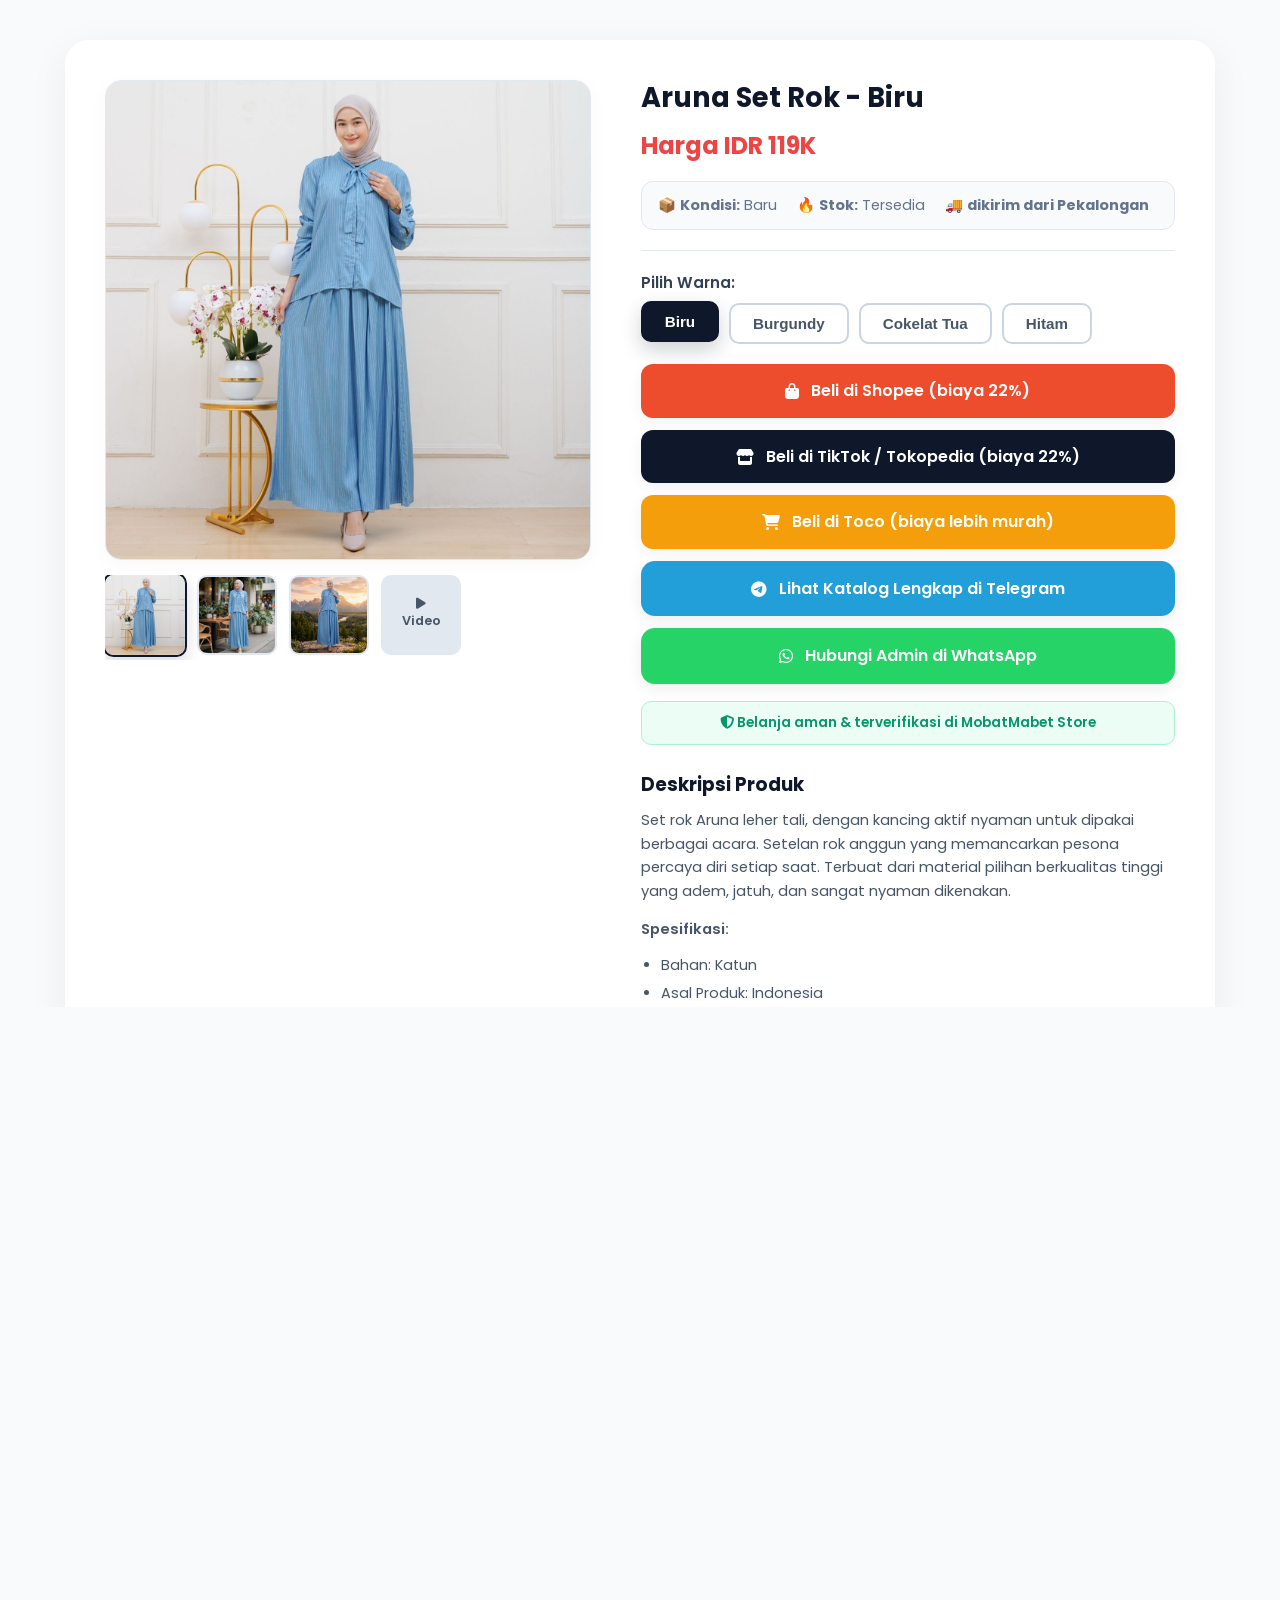
==== commit 20b0bfc0: "v2.7.3" ====
--- a/aruna-set-rok.html
+++ b/aruna-set-rok.html
@@ -8,6 +8,14 @@
     <link rel="stylesheet" href="assets/css/style.css">
     <link href="https://fonts.googleapis.com/css2?family=Poppins:wght@300;400;500;600;700&display=swap" rel="stylesheet">
     <link rel="stylesheet" href="https://cdnjs.cloudflare.com/ajax/libs/font-awesome/6.4.0/css/all.min.css">
+    <style>
+        /* Perbaikan khusus agar teks deskripsi tidak meluber ke kanan di Android */
+        .description, .description p, .description ul, .description li {
+            word-wrap: break-word;
+            overflow-wrap: break-word;
+            max-width: 100%;
+        }
+    </style>
 </head>
 <body>
 
@@ -89,7 +97,7 @@
                 <ul>
                     <li>Atasan</li>
                     <li>PB 67cm</li>
-                    <li>LD 112cm </li>
+                    <li>LD 112cm</li>
                     <li>PL 60cm</li>
                     <li>PANJANG ROK 95CM</li>
                 </ul>
@@ -101,17 +109,16 @@
                 </ul>
                 <p class="desc-footer">Terimakasih.</p>
 
-                <!-- LOGO LANDSCAPE DI BAWAH (Penutup Halaman) -->
+                <!-- LOGO LANDSCAPE DI BAWAH -->
                 <div class="store-banner-footer" style="margin-top: 35px; text-align: center; border-top: 1px solid #e2e8f0; padding-top: 30px;">
                     <a href="index.html">
-                        <img src="assets/img/logo-toko/logo-landscape.png" alt="MobatMabet Store Logo" style="width: 100%; max-width: 500px; height: auto; object-fit: contain; display: block; margin: 0 auto; transition: transform 0.3s ease;">
+                        <img src="assets/img/logo-toko/logo-landscape.png" alt="MobatMabet Store Logo" style="width: 100%; max-width: 500px; height: auto; object-fit: contain; display: block; margin: 0 auto;">
                     </a>
                 </div>
             </div>
         </div>
     </div>
 
-    <!-- Script JavaScript Interaktif -->
     <script>
         const phoneNum = "6281262419674";
         const productData = {
@@ -131,7 +138,7 @@
                     'assets/img/aruna-set-rok/aruna-set-rok-burgundy2.jpg', 
                     'assets/img/aruna-set-rok/aruna-set-rok-burgundy3.jpg'
                 ],
-                video: 'assets/vid/aruna-set-rok/aruna-set-rok-biru.mp4'
+                video: 'assets/vid/aruna-set-rok/aruna-set-rok-cokelatTua.mp4'
             },
             'Cokelat Tua': {
                 title: 'Aruna Set Rok - Cokelat Tua',
@@ -149,7 +156,7 @@
                     'assets/img/aruna-set-rok/aruna-set-rok-hitam2.jpg', 
                     'assets/img/aruna-set-rok/aruna-set-rok-hitam3.jpg'
                 ],
-                video: 'assets/vid/aruna-set-rok/aruna-set-rok-biru.mp4'
+                video: 'assets/vid/aruna-set-rok/aruna-set-rok-hitam.mp4'
             }
         };
 
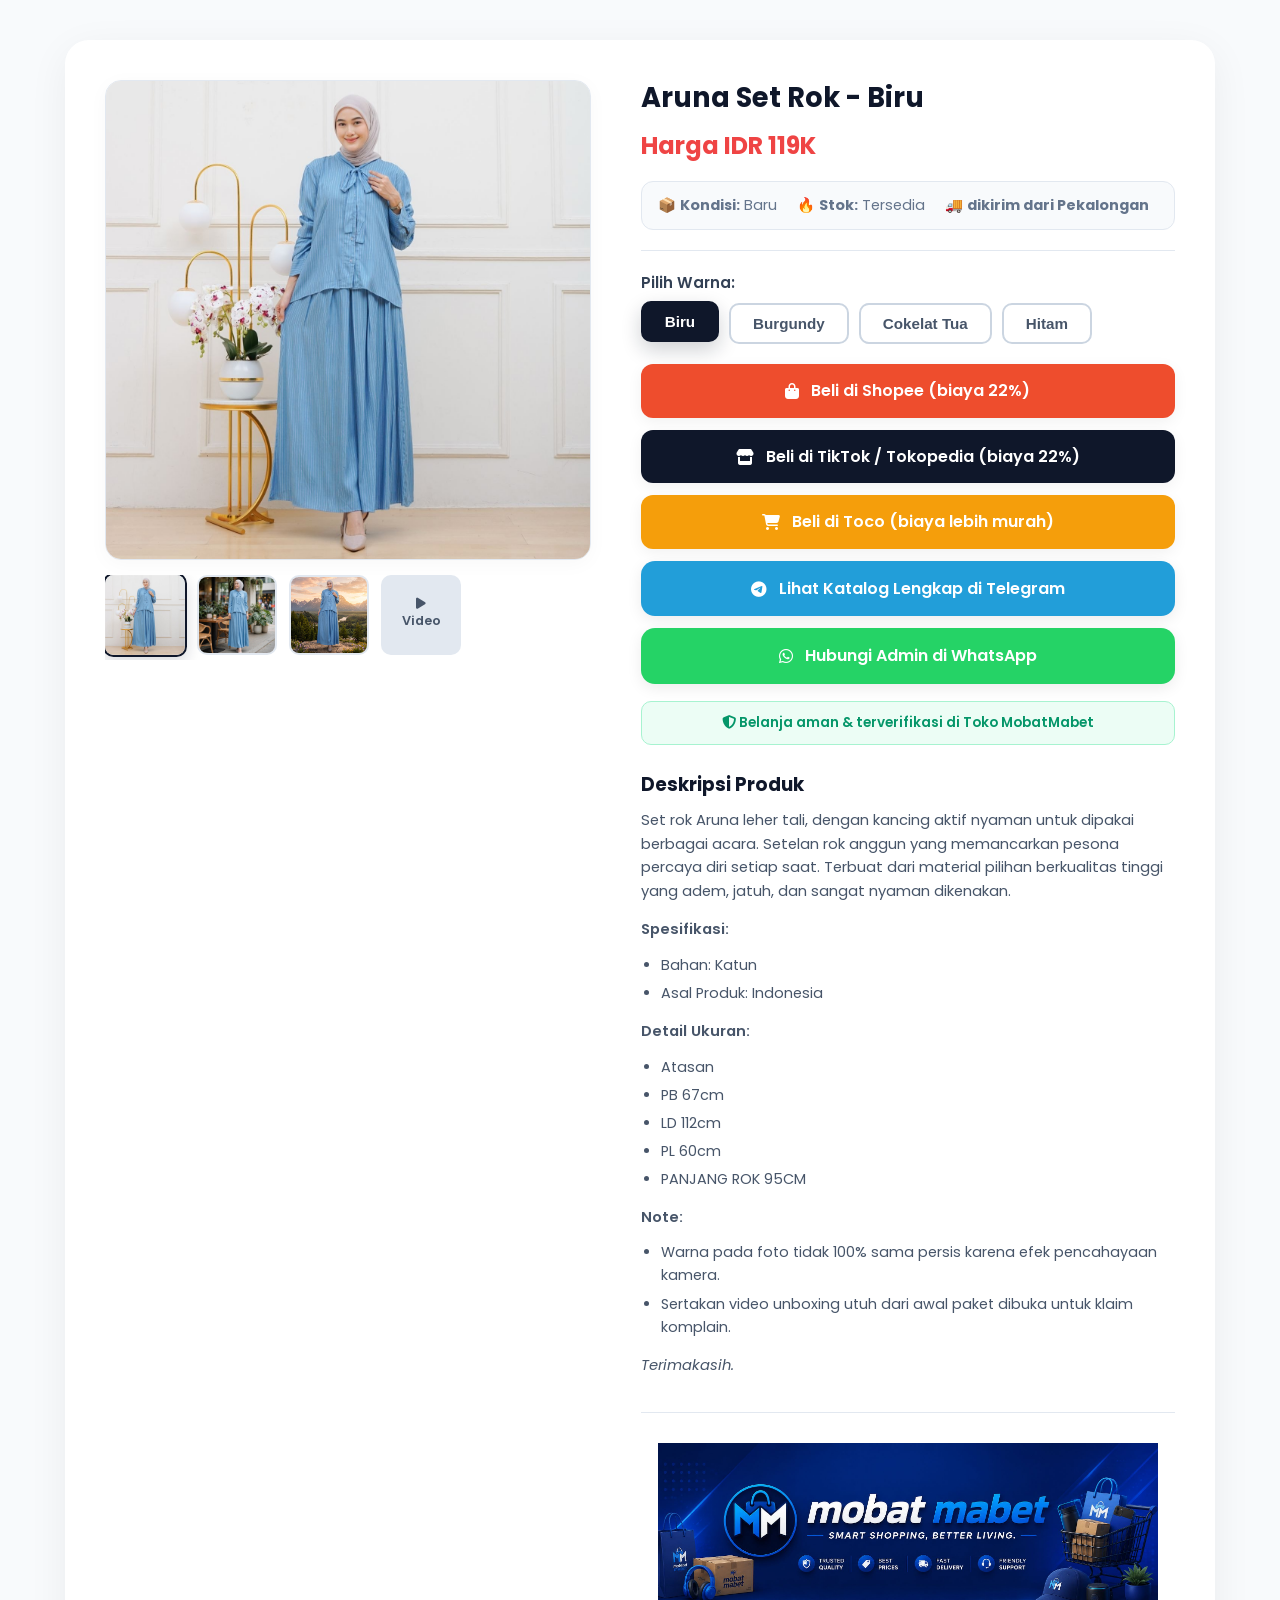
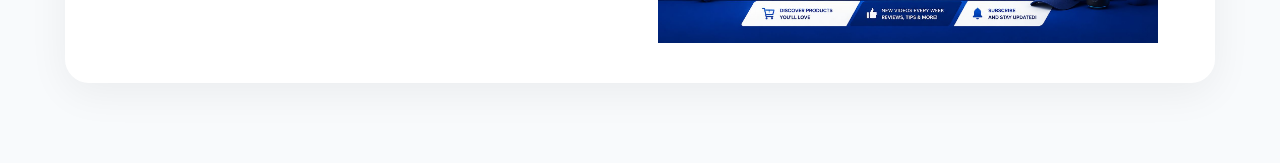
==== commit 2ed3418a: "v3 rombak total hahaha" ====
--- a/aruna-set-rok.html
+++ b/aruna-set-rok.html
@@ -4,7 +4,7 @@
     <meta charset="UTF-8">
     <meta name="viewport" content="width=device-width, initial-scale=1.0">
     <title>Aruna Set Rok</title>
-    <link rel="icon" type="image/png" href="assets/img/logo-toko/logo-portrait.png">
+    <link rel="icon" type="image/avif" href="assets/img/logo-toko/logo-portrait.avif">
     <link rel="stylesheet" href="assets/css/style.css">
     <link href="https://fonts.googleapis.com/css2?family=Poppins:wght@300;400;500;600;700&display=swap" rel="stylesheet">
     <link rel="stylesheet" href="https://cdnjs.cloudflare.com/ajax/libs/font-awesome/6.4.0/css/all.min.css">
@@ -23,17 +23,16 @@
         <!-- Galeri Foto & Video (Kiri) -->
         <div class="product-gallery">
             <div class="main-display">
-                <img id="main-img" src="assets/img/aruna-set-rok/aruna-set-rok-biru.jpg" alt="Aruna Set Rok Biru">
-                <video id="main-video" controls style="display: none;">
-                    <source id="video-source" src="assets/vid/aruna-set-rok/aruna-set-rok-biru.mp4" type="video/mp4">
+                <img id="main-img" src="assets/img/aruna-set-rok/aruna-set-rok-biru.avif" alt="Aruna Set Rok Biru" loading="eager" fetchpriority="high" decoding="async">
+                <video id="main-video" controls preload="none" style="display: none;">
                     Browser Anda tidak mendukung tag video.
                 </video>
             </div>
 
             <div class="thumbnail-list" id="thumbnails">
-                <img src="assets/img/aruna-set-rok/aruna-set-rok-biru.jpg" class="thumb active" onclick="changeMedia('img', 'assets/img/aruna-set-rok/aruna-set-rok-biru.jpg', this)">
-                <img src="assets/img/aruna-set-rok/aruna-set-rok-biru2.jpg" class="thumb" onclick="changeMedia('img', 'assets/img/aruna-set-rok/aruna-set-rok-biru2.jpg', this)">
-                <img src="assets/img/aruna-set-rok/aruna-set-rok-biru3.jpg" class="thumb" onclick="changeMedia('img', 'assets/img/aruna-set-rok/aruna-set-rok-biru3.jpg', this)">
+                <img src="assets/img/aruna-set-rok/aruna-set-rok-biru.avif" class="thumb active" loading="lazy" decoding="async" onclick="changeMedia('img', 'assets/img/aruna-set-rok/aruna-set-rok-biru.avif', this)">
+                <img src="assets/img/aruna-set-rok/aruna-set-rok-biru2.avif" class="thumb" loading="lazy" decoding="async" onclick="changeMedia('img', 'assets/img/aruna-set-rok/aruna-set-rok-biru2.avif', this)">
+                <img src="assets/img/aruna-set-rok/aruna-set-rok-biru3.avif" class="thumb" loading="lazy" decoding="async" onclick="changeMedia('img', 'assets/img/aruna-set-rok/aruna-set-rok-biru3.avif', this)">
                 <div class="thumb video-thumb" onclick="changeMedia('vid', 'assets/vid/aruna-set-rok/aruna-set-rok-biru.mp4', this)">
                     <i class="fa-solid fa-play"></i> Video
                 </div>
@@ -56,10 +55,10 @@
             <div class="variant-section">
                 <label>Pilih Warna:</label>
                 <div class="color-options">
-                    <button class="color-btn active" onclick="selectColor('Biru')">Biru</button>
-                    <button class="color-btn" onclick="selectColor('Burgundy')">Burgundy</button>
-                    <button class="color-btn" onclick="selectColor('Cokelat Tua')">Cokelat Tua</button>
-                    <button class="color-btn" onclick="selectColor('Hitam')">Hitam</button>
+                    <button class="color-btn active" data-color="Biru" onclick="selectColor('Biru')">Biru</button>
+                    <button class="color-btn" data-color="Burgundy" onclick="selectColor('Burgundy')">Burgundy</button>
+                    <button class="color-btn" data-color="Cokelat Tua" onclick="selectColor('Cokelat Tua')">Cokelat Tua</button>
+                    <button class="color-btn" data-color="Hitam" onclick="selectColor('Hitam')">Hitam</button>
                 </div>
             </div>
 
@@ -76,11 +75,11 @@
                 <a href="https://t.me/mb2store" target="_blank" class="btn-marketplace btn-telegram">
                     <i class="fa-brands fa-telegram"></i> Lihat Katalog Lengkap di Telegram
                 </a>
-                <a id="wa-button" href="https://wa.me/6281262419674?text=Halo%20MobatMabet%20Store,%20saya%20mau%20pesan%20Aruna%20Set%20Rok%20-%20Biru" target="_blank" class="btn-marketplace btn-whatsapp">
+                <a id="wa-button" href="https://wa.me/6281262419674?text=Halo%20Toko%20MobatMabet,%20saya%20mau%20pesan%20Aruna%20Set%20Rok%20-%20Biru" target="_blank" class="btn-marketplace btn-whatsapp">
                     <i class="fa-brands fa-whatsapp"></i> Hubungi Admin di WhatsApp
                 </a>
                 <span class="badge-verify">
-                    <i class="fa-solid fa-shield-halved"></i> Belanja aman & terverifikasi di MobatMabet Store
+                    <i class="fa-solid fa-shield-halved"></i> Belanja aman & terverifikasi di Toko MobatMabet
                 </span>
             </div>
 
@@ -112,7 +111,7 @@
                 <!-- LOGO LANDSCAPE DI BAWAH -->
                 <div class="store-banner-footer" style="margin-top: 35px; text-align: center; border-top: 1px solid #e2e8f0; padding-top: 30px;">
                     <a href="index.html">
-                        <img src="assets/img/logo-toko/logo-landscape.png" alt="MobatMabet Store Logo" style="width: 100%; max-width: 500px; height: auto; object-fit: contain; display: block; margin: 0 auto;">
+                        <img src="assets/img/logo-toko/logo-landscape.avif" alt="MobatMabet Store Logo" loading="lazy" decoding="async" style="width: 100%; max-width: 500px; height: auto; object-fit: contain; display: block; margin: 0 auto;">
                     </a>
                 </div>
             </div>
@@ -125,36 +124,36 @@
             'Biru': {
                 title: 'Aruna Set Rok - Biru',
                 images: [
-                    'assets/img/aruna-set-rok/aruna-set-rok-biru.jpg', 
-                    'assets/img/aruna-set-rok/aruna-set-rok-biru2.jpg', 
-                    'assets/img/aruna-set-rok/aruna-set-rok-biru3.jpg'
+                    'assets/img/aruna-set-rok/aruna-set-rok-biru.avif', 
+                    'assets/img/aruna-set-rok/aruna-set-rok-biru2.avif', 
+                    'assets/img/aruna-set-rok/aruna-set-rok-biru3.avif'
                 ],
                 video: 'assets/vid/aruna-set-rok/aruna-set-rok-biru.mp4'
             },
             'Burgundy': {
                 title: 'Aruna Set Rok - Burgundy',
                 images: [
-                    'assets/img/aruna-set-rok/aruna-set-rok-burgundy.jpg', 
-                    'assets/img/aruna-set-rok/aruna-set-rok-burgundy2.jpg', 
-                    'assets/img/aruna-set-rok/aruna-set-rok-burgundy3.jpg'
+                    'assets/img/aruna-set-rok/aruna-set-rok-burgundy.avif', 
+                    'assets/img/aruna-set-rok/aruna-set-rok-burgundy2.avif', 
+                    'assets/img/aruna-set-rok/aruna-set-rok-burgundy3.avif'
                 ],
                 video: 'assets/vid/aruna-set-rok/aruna-set-rok-cokelatTua.mp4'
             },
             'Cokelat Tua': {
                 title: 'Aruna Set Rok - Cokelat Tua',
                 images: [
-                    'assets/img/aruna-set-rok/aruna-set-rok-cokelatTua.jpg', 
-                    'assets/img/aruna-set-rok/aruna-set-rok-cokelatTua2.jpg', 
-                    'assets/img/aruna-set-rok/aruna-set-rok-cokelatTua3.jpg'
+                    'assets/img/aruna-set-rok/aruna-set-rok-cokelatTua.avif', 
+                    'assets/img/aruna-set-rok/aruna-set-rok-cokelatTua2.avif', 
+                    'assets/img/aruna-set-rok/aruna-set-rok-cokelatTua3.avif'
                 ],
                 video: 'assets/vid/aruna-set-rok/aruna-set-rok-cokelatTua.mp4'
             },
             'Hitam': {
                 title: 'Aruna Set Rok - Hitam',
                 images: [
-                    'assets/img/aruna-set-rok/aruna-set-rok-hitam.jpg', 
-                    'assets/img/aruna-set-rok/aruna-set-rok-hitam2.jpg', 
-                    'assets/img/aruna-set-rok/aruna-set-rok-hitam3.jpg'
+                    'assets/img/aruna-set-rok/aruna-set-rok-hitam.avif', 
+                    'assets/img/aruna-set-rok/aruna-set-rok-hitam2.avif', 
+                    'assets/img/aruna-set-rok/aruna-set-rok-hitam3.avif'
                 ],
                 video: 'assets/vid/aruna-set-rok/aruna-set-rok-hitam.mp4'
             }
@@ -162,18 +161,22 @@
 
         function selectColor(colorName) {
             document.querySelectorAll('.color-btn').forEach(btn => {
-                btn.classList.toggle('active', btn.innerText.trim() === colorName);
+                btn.classList.toggle('active', btn.dataset.color === colorName);
             });
             const data = productData[colorName];
-            document.getElementById('product-title').innerText = data.title;
+            const productTitle = document.getElementById('product-title');
+            productTitle.innerText = data.title;
+            productTitle.classList.remove('text-arrive');
+            void productTitle.offsetWidth;
+            productTitle.classList.add('text-arrive');
             const waText = encodeURIComponent(`Halo MobatMabet Store, saya mau pesan ${data.title}`);
             document.getElementById('wa-button').href = `https://wa.me/${phoneNum}?text=${waText}`;
 
             const thumbsContainer = document.getElementById('thumbnails');
             thumbsContainer.innerHTML = `
-                <img src="${data.images[0]}" class="thumb active" onclick="changeMedia('img', '${data.images[0]}', this)">
-                <img src="${data.images[1]}" class="thumb" onclick="changeMedia('img', '${data.images[1]}', this)">
-                <img src="${data.images[2]}" class="thumb" onclick="changeMedia('img', '${data.images[2]}', this)">
+                <img src="${data.images[0]}" class="thumb active" loading="lazy" decoding="async" onclick="changeMedia('img', '${data.images[0]}', this)">
+                <img src="${data.images[1]}" class="thumb" loading="lazy" decoding="async" onclick="changeMedia('img', '${data.images[1]}', this)">
+                <img src="${data.images[2]}" class="thumb" loading="lazy" decoding="async" onclick="changeMedia('img', '${data.images[2]}', this)">
                 <div class="thumb video-thumb" onclick="changeMedia('vid', '${data.video}', this)">
                     <i class="fa-solid fa-play"></i> Video
                 </div>
--- a/assets/css/style.css
+++ b/assets/css/style.css
@@ -384,7 +384,7 @@
 
 .product-buttons-grid {
     display: grid;
-    grid-template-columns: repeat(auto-fit, minmax(320px, 1fr));
+    grid-template-columns: repeat(auto-fit, minmax(260px, 1fr));
     gap: 30px;
     margin-bottom: 30px;
 }
@@ -481,6 +481,30 @@
     flex-wrap: wrap;
 }
 
+.contact-email {
+    display: inline-flex;
+    align-items: center;
+    justify-content: center;
+    gap: 10px;
+    width: 100%;
+    max-width: 460px;
+    margin: 0 auto 24px;
+    padding: 14px 22px;
+    border-radius: 14px;
+    background: #f8fafc;
+    border: 1px solid #e2e8f0;
+    color: #0f172a;
+    text-decoration: none;
+    font-weight: 600;
+    transition: all 0.3s ease;
+}
+
+.contact-email:hover {
+    background: #eef2ff;
+    border-color: #c7d2fe;
+    transform: translateY(-2px);
+}
+
 .btn-telegram, .btn-whatsapp {
     font-weight: 600;
     text-decoration: none;
@@ -535,7 +559,124 @@
     .main-display {
         height: 380px;
     }
-}
+
+    .hero-landing {
+        padding-top: 40px;
+    }
+
+    .hero-landing h1 {
+        font-size: 2rem;
+    }
+
+    .contact-section {
+        padding: 36px 20px;
+    }
+
+    .contact-buttons {
+        gap: 14px;
+    }
+
+    .btn-telegram, .btn-whatsapp {
+        width: 100%;
+        justify-content: center;
+    }
+}
+
+@media (max-width: 640px) {
+    .container {
+        padding: 0 16px;
+    }
+
+    .hero-landing h1 {
+        font-size: 1.7rem;
+        line-height: 1.3;
+    }
+
+    .vision-text {
+        font-size: 0.98rem;
+        line-height: 1.7;
+    }
+
+    .product-selection h2,
+    .contact-section h2 {
+        font-size: 1.5rem;
+    }
+
+    .product-buttons-grid {
+        grid-template-columns: 1fr;
+        gap: 20px;
+    }
+
+    .product-link-card {
+        padding: 16px;
+    }
+
+    .card-img-thumb {
+        height: 220px;
+    }
+
+    .product-link-card span {
+        font-size: 1.05rem;
+    }
+
+    .contact-email {
+        font-size: 0.92rem;
+        padding: 12px 18px;
+    }
+
+    .btn-telegram, .btn-whatsapp {
+        padding: 14px 18px;
+        font-size: 0.92rem;
+    }
+
+    .product-details h1 {
+        font-size: 1.45rem;
+    }
+
+    .price {
+        font-size: 1.25rem;
+    }
+
+    .meta-info {
+        gap: 10px;
+        padding: 10px 12px;
+        font-size: 0.8rem;
+    }
+
+    .color-btn {
+        flex: 1 1 calc(50% - 10px);
+        width: 100%;
+        text-align: center;
+        min-width: unset;
+    }
+}
+
+@media (max-width: 420px) {
+    .product-page-wrapper {
+        padding: 18px 14px;
+        margin: 10px;
+    }
+
+    .main-display {
+        height: 300px;
+    }
+
+    .thumbnail-list img,
+    .thumbnail-list .video-thumb {
+        width: 68px;
+        height: 68px;
+    }
+
+    .action-buttons {
+        gap: 10px;
+    }
+
+    .btn-marketplace {
+        padding: 12px 16px;
+        font-size: 0.9rem;
+    }
+}
+
 /* Perbaikan Tampilan Video agar Utuh dan Tidak Kepotong di Desktop */
 .main-display img {
     width: 100%;
@@ -575,4 +716,1183 @@
 
 .banner-img:hover {
     transform: scale(1.03);
+}
+
+/* Immersive landing page */
+.landing-page {
+    --ink: #252139;
+    --muted: #746f83;
+    --plum: #6b3b67;
+    --rose: #d98991;
+    --cream: #fffaf6;
+    --line: #eee5e3;
+    padding-bottom: 0;
+    background:
+        radial-gradient(ellipse at 5% 5%, rgba(249, 226, 220, 0.5), transparent 32rem),
+        #fffdfb;
+    color: var(--ink);
+}
+
+.landing-page .container {
+    width: min(1180px, 100%);
+}
+
+.landing-page a:focus-visible {
+    outline: 3px solid #c37d8a;
+    outline-offset: 4px;
+}
+
+.site-header {
+    position: relative;
+    z-index: 2;
+    background: rgba(255, 253, 251, 0.9);
+    border-bottom: 1px solid rgba(238, 229, 227, 0.8);
+}
+
+.site-nav {
+    min-height: 78px;
+    display: flex;
+    align-items: center;
+    justify-content: space-between;
+    gap: 24px;
+}
+
+.brand-lockup {
+    display: inline-flex;
+    align-items: center;
+    gap: 11px;
+    color: var(--ink);
+    text-decoration: none;
+}
+
+.brand-mark {
+    width: 42px;
+    height: 48px;
+    display: block;
+    border-radius: 10px;
+    object-fit: contain;
+}
+
+.brand-name {
+    font-size: 1rem;
+    font-weight: 700;
+    line-height: 1.1;
+}
+
+.brand-name small {
+    display: block;
+    margin-top: 4px;
+    color: #918494;
+    font-size: 0.6rem;
+    letter-spacing: 0.25em;
+}
+
+.site-nav-links {
+    display: flex;
+    align-items: center;
+    gap: 32px;
+    margin-left: auto;
+}
+
+.site-nav-links a,
+.nav-cta {
+    color: #615b6c;
+    font-size: 0.9rem;
+    font-weight: 600;
+    text-decoration: none;
+    transition: color 0.2s ease, background 0.2s ease, transform 0.2s ease;
+}
+
+.site-nav-links a:hover {
+    color: var(--plum);
+}
+
+.nav-cta {
+    display: inline-flex;
+    align-items: center;
+    gap: 9px;
+    padding: 11px 17px;
+    border: 1px solid #e7d8e3;
+    border-radius: 999px;
+    background: #fff;
+    color: var(--plum);
+}
+
+.nav-cta:hover {
+    transform: translateY(-2px);
+    background: #f8eff5;
+}
+
+.hero-landing {
+    position: relative;
+    overflow: hidden;
+    padding: clamp(55px, 8vw, 104px) 20px clamp(65px, 8vw, 105px);
+    background:
+        radial-gradient(ellipse at 80% 25%, rgba(255, 255, 255, 0.8), transparent 27rem),
+        linear-gradient(130deg, #fbefea 0%, #f8f0f5 48%, #f0e9f5 100%);
+}
+
+.hero-landing::before,
+.hero-landing::after {
+    position: absolute;
+    content: "";
+    border: 1px solid rgba(107, 59, 103, 0.09);
+    border-radius: 50%;
+    pointer-events: none;
+}
+
+.hero-landing::before {
+    width: 460px;
+    height: 460px;
+    top: -240px;
+    right: -100px;
+}
+
+.hero-landing::after {
+    width: 300px;
+    height: 300px;
+    bottom: -220px;
+    left: 31%;
+}
+
+.hero-layout {
+    position: relative;
+    z-index: 1;
+    display: grid;
+    grid-template-columns: minmax(0, 1.05fr) minmax(340px, 0.95fr);
+    align-items: center;
+    gap: clamp(40px, 7vw, 95px);
+}
+
+.hero-copy {
+    text-align: left;
+}
+
+.hero-copy > :not(h1) {
+    animation: textArrive 850ms cubic-bezier(0.2, 0.8, 0.2, 1) both;
+}
+
+.hero-copy > :nth-child(1) { animation-delay: 70ms; }
+.hero-copy > :nth-child(3) { animation-delay: 150ms; }
+.hero-copy > :nth-child(4) { animation-delay: 230ms; }
+.hero-copy > :nth-child(5) { animation-delay: 310ms; }
+
+@keyframes textArrive {
+    from {
+        opacity: 0;
+        filter: blur(7px);
+        transform: translateY(13px);
+    }
+    to {
+        opacity: 1;
+        filter: blur(0);
+        transform: translateY(0);
+    }
+}
+
+.text-arrive {
+    animation: textArrive 520ms cubic-bezier(0.2, 0.8, 0.2, 1) both;
+}
+
+.hero-kicker,
+.section-kicker {
+    display: inline-flex;
+    align-items: center;
+    gap: 9px;
+    color: var(--plum);
+    font-size: 0.76rem;
+    font-weight: 700;
+    letter-spacing: 0.12em;
+    text-transform: uppercase;
+}
+
+.hero-kicker {
+    padding: 9px 13px;
+    border: 1px solid rgba(107, 59, 103, 0.13);
+    border-radius: 999px;
+    background: rgba(255, 255, 255, 0.55);
+    letter-spacing: 0.04em;
+    text-transform: none;
+}
+
+.hero-kicker i {
+    color: #c17683;
+}
+
+.hero-landing h1 {
+    max-width: 650px;
+    margin: 22px 0 17px;
+    color: #29233a;
+    font-size: clamp(2.7rem, 5vw, 4.55rem);
+    font-weight: 700;
+    letter-spacing: -0.065em;
+    line-height: 1.04;
+}
+
+.hero-landing h1 span,
+.collection-heading h2 span {
+    color: var(--plum);
+}
+
+#typed-hero-text {
+    display: inline;
+    border-right: 2px solid #8b587f;
+    padding-right: 3px;
+    animation: typingCaret 850ms steps(1, end) infinite;
+}
+
+@keyframes typingCaret {
+    50% { border-color: transparent; }
+}
+
+.hero-landing .vision-text {
+    max-width: 540px;
+    margin: 0;
+    color: #716a7b;
+    font-size: clamp(1rem, 1.4vw, 1.12rem);
+    line-height: 1.8;
+}
+
+.hero-landing .vision-text.is-typing::after {
+    content: "";
+    display: inline-block;
+    height: 1em;
+    margin-left: 2px;
+    border-right: 2px solid #8b587f;
+    vertical-align: text-bottom;
+    animation: typingCaret 850ms steps(1, end) infinite;
+}
+
+.hero-actions {
+    display: flex;
+    flex-wrap: wrap;
+    gap: 13px;
+    margin-top: 29px;
+}
+
+.hero-primary,
+.hero-secondary {
+    min-height: 50px;
+    display: inline-flex;
+    align-items: center;
+    justify-content: center;
+    gap: 11px;
+    padding: 0 22px;
+    border-radius: 14px;
+    font-size: 0.94rem;
+    font-weight: 700;
+    text-decoration: none;
+    transition: transform 0.25s ease, box-shadow 0.25s ease, background 0.25s ease;
+}
+
+.hero-primary {
+    background: linear-gradient(135deg, #75456f, #54355d);
+    box-shadow: 0 11px 24px rgba(84, 53, 93, 0.23);
+    color: #fff;
+}
+
+.hero-primary:hover {
+    transform: translateY(-3px);
+    box-shadow: 0 15px 28px rgba(84, 53, 93, 0.3);
+}
+
+.hero-secondary {
+    border: 1px solid rgba(107, 59, 103, 0.17);
+    background: rgba(255, 255, 255, 0.65);
+    color: var(--plum);
+}
+
+.hero-secondary:hover {
+    transform: translateY(-3px);
+    background: #fff;
+}
+
+.hero-highlights {
+    display: flex;
+    flex-wrap: wrap;
+    gap: 10px 20px;
+    margin-top: 29px;
+    color: #625c6e;
+    font-size: 0.78rem;
+    font-weight: 600;
+}
+
+.hero-highlights span {
+    display: inline-flex;
+    align-items: center;
+    gap: 7px;
+}
+
+.hero-highlights i {
+    color: #739475;
+    font-size: 0.72rem;
+}
+
+.hero-showcase {
+    position: relative;
+    min-height: 390px;
+    display: grid;
+    place-items: center;
+}
+
+.showcase-orbit {
+    position: absolute;
+    width: min(90%, 390px);
+    aspect-ratio: 1;
+    border: 1px solid rgba(107, 59, 103, 0.15);
+    border-radius: 50%;
+    box-shadow: 0 0 0 22px rgba(255, 255, 255, 0.17), 0 0 0 48px rgba(255, 255, 255, 0.12);
+}
+
+.showcase-card {
+    position: relative;
+    z-index: 1;
+    width: min(100%, 410px);
+    min-height: 390px;
+    display: flex;
+    flex-direction: column;
+    align-items: stretch;
+    justify-content: flex-start;
+    padding: 19px;
+    border: 1px solid rgba(255, 255, 255, 0.82);
+    border-radius: 30px;
+    background: linear-gradient(145deg, rgba(255, 255, 255, 0.88), rgba(255, 250, 248, 0.73));
+    box-shadow: 0 28px 70px rgba(68, 47, 75, 0.16);
+    transition: box-shadow 0.35s ease;
+}
+
+.showcase-card:hover {
+    box-shadow: 0 32px 78px rgba(68, 47, 75, 0.2);
+}
+
+.carousel-topline,
+.carousel-caption,
+.carousel-bottomline {
+    display: flex;
+    align-items: center;
+    justify-content: space-between;
+    gap: 12px;
+}
+
+.carousel-topline {
+    min-height: 23px;
+    padding: 0 4px;
+}
+
+.showcase-label {
+    color: #a38c9f;
+    font-size: 0.65rem;
+    font-weight: 700;
+    letter-spacing: 0.2em;
+}
+
+.carousel-count {
+    color: #93889a;
+    font-size: 0.7rem;
+    font-weight: 600;
+    letter-spacing: 0.08em;
+}
+
+.carousel-count span {
+    color: var(--plum);
+    font-weight: 700;
+}
+
+.carousel-product {
+    position: relative;
+    overflow: hidden;
+    display: block;
+    height: 260px;
+    margin-top: 10px;
+    border-radius: 19px;
+    background: #f5eceb;
+}
+
+.carousel-product::after {
+    position: absolute;
+    inset: 52% 0 0;
+    background: linear-gradient(transparent, rgba(28, 20, 31, 0.16));
+    content: "";
+    pointer-events: none;
+}
+
+.carousel-image {
+    width: 100%;
+    height: 100%;
+    display: block;
+    object-fit: cover;
+    object-position: center 28%;
+    transition: opacity 0.18s ease, transform 0.5s ease;
+}
+
+.carousel-product:hover .carousel-image {
+    transform: scale(1.035);
+}
+
+.carousel-image.is-changing {
+    opacity: 0.25;
+}
+
+.carousel-caption {
+    min-height: 72px;
+    padding: 11px 3px 5px;
+    text-align: left;
+}
+
+.carousel-category {
+    color: #a17991;
+    font-size: 0.59rem;
+    font-weight: 700;
+    letter-spacing: 0.13em;
+}
+
+.carousel-product-info h2 {
+    margin: 2px 0 0;
+    color: #393245;
+    font-size: 1rem;
+    letter-spacing: -0.025em;
+}
+
+.carousel-product-info p {
+    margin: 1px 0 0;
+    color: var(--plum);
+    font-size: 0.92rem;
+    font-weight: 700;
+}
+
+.carousel-controls {
+    display: flex;
+    gap: 8px;
+}
+
+.carousel-control {
+    width: 37px;
+    height: 37px;
+    display: grid;
+    place-items: center;
+    border: 1px solid #e8dce6;
+    border-radius: 50%;
+    background: #fff;
+    color: var(--plum);
+    cursor: pointer;
+    transition: background 0.2s ease, color 0.2s ease, transform 0.2s ease;
+}
+
+.carousel-control:hover {
+    transform: translateY(-2px);
+    background: var(--plum);
+    color: #fff;
+}
+
+.carousel-control:focus-visible,
+.carousel-dot:focus-visible {
+    outline: 3px solid #c37d8a;
+    outline-offset: 3px;
+}
+
+.carousel-bottomline {
+    min-height: 31px;
+    padding: 5px 4px 0;
+    border-top: 1px solid #f0e7ea;
+}
+
+.carousel-dots {
+    display: flex;
+    align-items: center;
+    gap: 6px;
+}
+
+.carousel-dot {
+    width: 7px;
+    height: 7px;
+    padding: 0;
+    border: 0;
+    border-radius: 99px;
+    background: #ddcfda;
+    cursor: pointer;
+    transition: width 0.2s ease, background 0.2s ease;
+}
+
+.carousel-dot.active {
+    width: 22px;
+    background: var(--plum);
+}
+
+.carousel-hint {
+    color: #948b98;
+    font-size: 0.64rem;
+}
+
+.carousel-hint i {
+    margin-left: 3px;
+    color: #c17683;
+}
+
+.showcase-sticker {
+    position: absolute;
+    z-index: 2;
+    right: -6px;
+    bottom: 22px;
+    padding: 13px 17px;
+    border: 4px solid #f5eef5;
+    border-radius: 999px;
+    background: #fff;
+    box-shadow: 0 12px 25px rgba(68, 47, 75, 0.12);
+    color: var(--plum);
+    font-size: 0.76rem;
+    font-weight: 700;
+    transform: rotate(-5deg);
+}
+
+.showcase-sticker i {
+    margin-right: 5px;
+    color: #cc7886;
+}
+
+.product-selection {
+    padding: clamp(65px, 9vw, 105px) 0 45px;
+    text-align: left;
+}
+
+.collection-heading {
+    display: flex;
+    align-items: flex-end;
+    justify-content: space-between;
+    gap: 30px;
+    margin-bottom: 31px;
+}
+
+.collection-heading-copy {
+    max-width: 700px;
+}
+
+.collection-heading h2 {
+    margin: 9px 0 8px;
+    color: #29233a;
+    font-size: clamp(2rem, 3.6vw, 3.1rem);
+    letter-spacing: -0.055em;
+    line-height: 1.12;
+}
+
+.collection-heading .section-subtitle {
+    max-width: 620px;
+    margin: 0;
+    color: var(--muted);
+    font-size: 1rem;
+}
+
+.collection-count {
+    display: flex;
+    align-items: center;
+    gap: 10px;
+    padding: 12px 17px;
+    border: 1px solid var(--line);
+    border-radius: 16px;
+    background: #fff;
+    color: #827a89;
+    font-size: 0.72rem;
+    font-weight: 600;
+    line-height: 1.35;
+}
+
+.collection-count strong {
+    color: var(--plum);
+    font-size: 1.8rem;
+    letter-spacing: -0.07em;
+}
+
+.landing-page .product-buttons-grid {
+    grid-template-columns: repeat(3, minmax(0, 1fr));
+    gap: 22px;
+    margin-bottom: 27px;
+}
+
+.landing-page .collection-card {
+    overflow: hidden;
+    align-items: stretch;
+    padding: 11px;
+    border: 1px solid #eee7e6;
+    border-radius: 23px;
+    background: #fff;
+    box-shadow: 0 10px 30px rgba(51, 39, 58, 0.055);
+    color: var(--ink);
+}
+
+.landing-page .collection-card:hover {
+    transform: translateY(-8px);
+    border-color: #ddc9d9;
+    box-shadow: 0 22px 42px rgba(75, 49, 79, 0.14);
+}
+
+.collection-image {
+    position: relative;
+    height: auto;
+    aspect-ratio: 0.91;
+    margin-bottom: 0;
+    border-radius: 16px;
+    background: #f7f0ed;
+}
+
+.collection-image img {
+    object-position: center 28%;
+}
+
+.collection-card-copy {
+    padding: 17px 10px 13px;
+    text-align: left;
+}
+
+.collection-card-copy h3 {
+    margin: 0 0 4px;
+    color: #302a3b;
+    font-size: 1.23rem;
+    letter-spacing: -0.03em;
+}
+
+.collection-card-copy .collection-price {
+    margin: 0 0 7px;
+    color: var(--plum);
+    font-size: 1rem;
+    font-weight: 700;
+    line-height: 1.4;
+}
+
+.collection-card-copy p {
+    min-height: 42px;
+    margin: 0;
+    color: #817a89;
+    font-size: 0.84rem;
+    font-weight: 400;
+    line-height: 1.55;
+}
+
+.card-link {
+    display: inline-flex;
+    align-items: center;
+    gap: 8px;
+    margin-top: 13px;
+    color: var(--plum);
+    font-size: 0.8rem;
+    font-weight: 700;
+}
+
+.card-link i {
+    transition: transform 0.2s ease;
+}
+
+.collection-card:hover .card-link i {
+    transform: translateX(4px);
+}
+
+.trust-strip {
+    display: flex;
+    align-items: center;
+    gap: 14px;
+    padding: 18px 22px;
+    border: 1px solid #eee5e3;
+    border-radius: 18px;
+    background: linear-gradient(100deg, #fff8f3, #f8f3f8);
+}
+
+.trust-icon {
+    width: 43px;
+    height: 43px;
+    flex: 0 0 auto;
+    display: grid;
+    place-items: center;
+    border-radius: 14px;
+    background: #fff;
+    color: var(--plum);
+    box-shadow: 0 5px 13px rgba(75, 49, 79, 0.08);
+}
+
+.trust-copy {
+    flex: 1;
+    text-align: left;
+}
+
+.trust-copy strong,
+.trust-copy small {
+    display: block;
+}
+
+.trust-copy strong {
+    color: #393245;
+    font-size: 0.88rem;
+}
+
+.trust-copy small {
+    margin-top: 2px;
+    color: #827a89;
+    font-size: 0.75rem;
+}
+
+.trust-note {
+    display: inline-flex;
+    align-items: center;
+    gap: 7px;
+    color: #8a607c;
+    font-size: 0.76rem;
+    font-weight: 600;
+}
+
+.contact-section {
+    position: relative;
+    overflow: hidden;
+    max-width: none;
+    margin: 50px auto 75px;
+    padding: clamp(35px, 5vw, 58px) 25px;
+    border: 1px solid rgba(255, 255, 255, 0.15);
+    border-radius: 28px;
+    background:
+        radial-gradient(circle at 88% 12%, rgba(213, 153, 173, 0.25), transparent 16rem),
+        linear-gradient(130deg, #392b46, #5a3c60 65%, #704b6c);
+    box-shadow: 0 22px 50px rgba(59, 43, 69, 0.18);
+}
+
+.contact-section::after {
+    position: absolute;
+    width: 280px;
+    height: 280px;
+    right: -125px;
+    bottom: -190px;
+    border: 1px solid rgba(255, 255, 255, 0.15);
+    border-radius: 50%;
+    content: "";
+    pointer-events: none;
+}
+
+.contact-section .section-kicker {
+    color: #e5c7d8;
+}
+
+.contact-section h2 {
+    margin: 10px 0;
+    color: #fff;
+    font-size: clamp(1.6rem, 3vw, 2.25rem);
+    letter-spacing: -0.04em;
+}
+
+.contact-section p {
+    margin: 0 auto 23px;
+    color: #e2d9e5;
+    font-size: 0.95rem;
+}
+
+.landing-page .contact-email {
+    position: relative;
+    z-index: 1;
+    width: auto;
+    max-width: 100%;
+    margin: 0 auto 20px;
+    padding: 12px 17px;
+    border-color: rgba(255, 255, 255, 0.2);
+    background: rgba(255, 255, 255, 0.1);
+    color: #fff;
+}
+
+.landing-page .contact-email:hover {
+    background: rgba(255, 255, 255, 0.18);
+    border-color: rgba(255, 255, 255, 0.4);
+}
+
+.landing-page .contact-buttons {
+    position: relative;
+    z-index: 1;
+    gap: 12px;
+}
+
+.landing-page .btn-telegram,
+.landing-page .btn-whatsapp {
+    min-height: 48px;
+    padding: 12px 19px;
+    border-radius: 13px;
+    font-size: 0.88rem;
+}
+
+.landing-page footer {
+    padding: 22px 16px;
+    border-color: #eee7e6;
+    color: #8c8492;
+    font-size: 0.82rem;
+}
+
+.landing-page footer i {
+    color: #c67885;
+}
+
+.site-footer {
+    display: flex;
+    flex-direction: column;
+    align-items: center;
+    gap: 15px;
+    padding: 32px 18px 24px !important;
+    background: #fffaf8;
+}
+
+.footer-brand {
+    display: inline-flex;
+    max-width: 230px;
+}
+
+.footer-brand img {
+    width: 100%;
+    height: auto;
+    max-height: 72px;
+    object-fit: contain;
+}
+
+.site-footer p {
+    margin: 0;
+}
+
+@media (max-width: 900px) {
+    .hero-layout {
+        grid-template-columns: minmax(0, 1fr) minmax(270px, 0.8fr);
+        gap: 34px;
+    }
+
+    .hero-showcase {
+        min-height: 330px;
+    }
+
+    .showcase-card {
+        min-height: 365px;
+        padding: 16px;
+    }
+
+    .carousel-product {
+        height: 235px;
+    }
+
+    .landing-page .product-buttons-grid {
+        gap: 15px;
+    }
+
+    .landing-page .collection-card {
+        padding: 8px;
+    }
+
+    .collection-card-copy {
+        padding: 14px 8px 10px;
+    }
+
+    .trust-note {
+        display: none;
+    }
+}
+
+@media (max-width: 680px) {
+    .site-nav {
+        min-height: 68px;
+        gap: 12px;
+    }
+
+    .site-nav-links {
+        gap: 16px;
+    }
+
+    .site-nav-links a {
+        font-size: 0.8rem;
+    }
+
+    .nav-cta {
+        padding: 10px 12px;
+        font-size: 0.78rem;
+    }
+
+    .hero-landing {
+        padding: 53px 0 64px;
+    }
+
+    .hero-layout {
+        grid-template-columns: 1fr;
+        gap: 35px;
+    }
+
+    .hero-copy {
+        text-align: center;
+    }
+
+    .hero-landing h1 {
+        max-width: 580px;
+        margin: 19px auto 14px;
+        font-size: clamp(2.45rem, 10vw, 3.6rem);
+    }
+
+    .hero-landing .vision-text {
+        max-width: 520px;
+        margin: 0 auto;
+        font-size: 0.98rem;
+    }
+
+    .hero-actions,
+    .hero-highlights {
+        justify-content: center;
+    }
+
+    .hero-highlights {
+        max-width: 430px;
+        margin: 24px auto 0;
+        gap: 9px 14px;
+    }
+
+    .hero-showcase {
+        min-height: 300px;
+    }
+
+    .showcase-card {
+        width: min(88%, 390px);
+        min-height: 350px;
+    }
+
+    .carousel-product {
+        height: 230px;
+    }
+
+    .showcase-sticker {
+        right: 2%;
+        bottom: 0;
+    }
+
+    .product-selection {
+        padding-top: 64px;
+    }
+
+    .landing-page .product-buttons-grid {
+        grid-template-columns: repeat(2, minmax(0, 1fr));
+    }
+
+    .collection-heading {
+        align-items: flex-start;
+    }
+
+    .collection-heading .section-subtitle {
+        font-size: 0.92rem;
+    }
+
+    .collection-count {
+        gap: 7px;
+        padding: 9px 11px;
+    }
+}
+
+@media (max-width: 480px) {
+    .landing-page .container {
+        padding-right: 18px;
+        padding-left: 18px;
+    }
+
+    .site-nav-links {
+        display: none;
+    }
+
+    .brand-mark {
+        width: 38px;
+        height: 44px;
+    }
+
+    .nav-cta {
+        gap: 7px;
+        font-size: 0.73rem;
+    }
+
+    .hero-landing {
+        padding-top: 42px;
+    }
+
+    .hero-kicker {
+        font-size: 0.68rem;
+    }
+
+    .hero-landing h1 {
+        font-size: clamp(2.25rem, 11vw, 3rem);
+    }
+
+    .hero-actions {
+        display: grid;
+        grid-template-columns: 1fr 1fr;
+        gap: 9px;
+    }
+
+    .hero-primary,
+    .hero-secondary {
+        min-height: 48px;
+        padding: 0 10px;
+        font-size: 0.82rem;
+    }
+
+    .hero-highlights {
+        align-items: flex-start;
+        flex-direction: column;
+        width: fit-content;
+    }
+
+    .hero-showcase {
+        min-height: 260px;
+    }
+
+    .showcase-card {
+        min-height: 330px;
+        padding: 14px;
+        border-radius: 23px;
+    }
+
+    .carousel-product {
+        height: 205px;
+        margin-top: 7px;
+        border-radius: 15px;
+    }
+
+    .carousel-caption {
+        min-height: 66px;
+        gap: 7px;
+    }
+
+    .carousel-product-info h2 {
+        font-size: 0.88rem;
+    }
+
+    .carousel-product-info p {
+        font-size: 0.84rem;
+    }
+
+    .carousel-control {
+        width: 33px;
+        height: 33px;
+    }
+
+    .carousel-hint {
+        font-size: 0.57rem;
+    }
+
+    .showcase-sticker {
+        right: 0;
+        padding: 10px 13px;
+        font-size: 0.68rem;
+    }
+
+    .collection-heading {
+        gap: 12px;
+    }
+
+    .collection-heading h2 {
+        font-size: 1.9rem;
+    }
+
+    .collection-count {
+        flex: 0 0 auto;
+        padding: 8px 9px;
+    }
+
+    .collection-count strong {
+        font-size: 1.4rem;
+    }
+
+    .collection-count span {
+        font-size: 0.62rem;
+    }
+
+    .landing-page .product-buttons-grid {
+        grid-template-columns: 1fr;
+        gap: 17px;
+    }
+
+    .landing-page .collection-card {
+        display: grid;
+        grid-template-columns: minmax(120px, 0.85fr) 1fr;
+        align-items: center;
+        gap: 13px;
+        padding: 9px;
+        border-radius: 19px;
+    }
+
+    .collection-image {
+        aspect-ratio: 0.84;
+        border-radius: 13px;
+    }
+
+    .collection-card-copy {
+        padding: 8px 8px 8px 0;
+    }
+
+    .collection-card-copy h3 {
+        font-size: 1.05rem;
+    }
+
+    .collection-card-copy .collection-price {
+        font-size: 0.95rem;
+    }
+
+    .collection-card-copy p {
+        min-height: auto;
+        font-size: 0.75rem;
+    }
+
+    .card-link {
+        margin-top: 10px;
+        font-size: 0.74rem;
+    }
+
+    .trust-strip {
+        gap: 11px;
+        padding: 14px;
+        border-radius: 16px;
+    }
+
+    .trust-icon {
+        width: 38px;
+        height: 38px;
+    }
+
+    .trust-copy strong {
+        font-size: 0.78rem;
+    }
+
+    .trust-copy small {
+        font-size: 0.68rem;
+    }
+
+    .contact-section {
+        margin: 38px auto 52px;
+        padding: 34px 18px;
+        border-radius: 22px;
+    }
+
+    .contact-section p {
+        font-size: 0.85rem;
+    }
+
+    .landing-page .contact-email {
+        width: 100%;
+        padding: 12px 9px;
+        font-size: 0.8rem;
+    }
+
+    .landing-page .contact-buttons {
+        display: grid;
+        grid-template-columns: 1fr;
+    }
+
+    .landing-page .btn-telegram,
+    .landing-page .btn-whatsapp {
+        width: 100%;
+        justify-content: center;
+        font-size: 0.82rem;
+    }
+}
+
+@media (prefers-reduced-motion: reduce) {
+    .landing-page *,
+    .landing-page *::before,
+    .landing-page *::after,
+    .product-page-wrapper *,
+    .product-page-wrapper *::before,
+    .product-page-wrapper *::after {
+        scroll-behavior: auto !important;
+        animation-duration: 0.01ms !important;
+        animation-iteration-count: 1 !important;
+        transition-duration: 0.01ms !important;
+        filter: none !important;
+    }
 }
